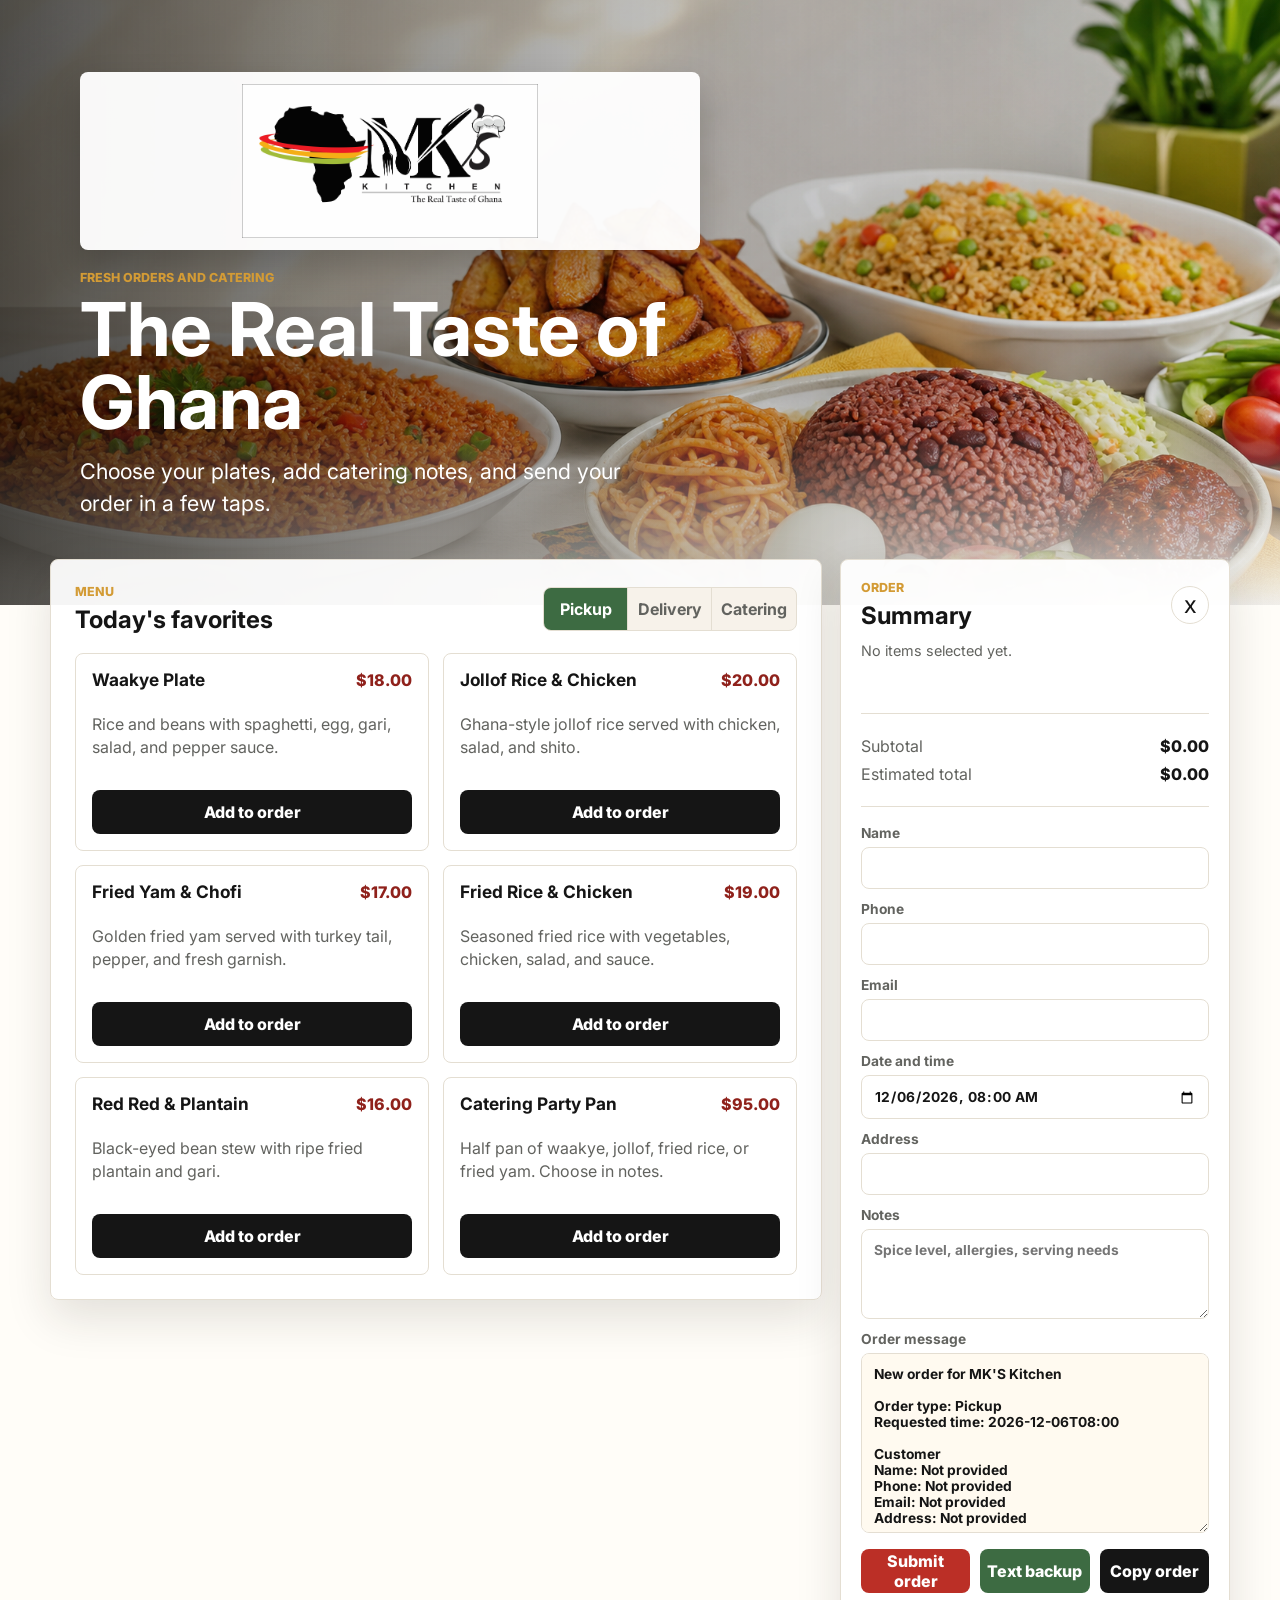
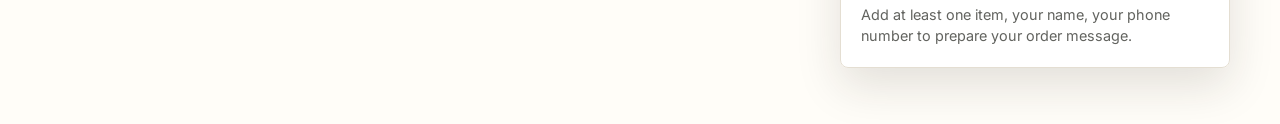
==== index.html @ 09e8cdc2 "Use Netlify default form success page" ====
<!doctype html>
<html lang="en">
  <head>
    <meta charset="UTF-8" />
    <meta name="viewport" content="width=device-width, initial-scale=1.0" />
    <title>MK'S Kitchen Orders</title>
    <link rel="preconnect" href="https://fonts.googleapis.com" />
    <link rel="preconnect" href="https://fonts.gstatic.com" crossorigin />
    <link
      href="https://fonts.googleapis.com/css2?family=Inter:wght@400;500;600;700;800&display=swap"
      rel="stylesheet"
    />
    <link rel="stylesheet" href="styles.css" />
  </head>
  <body>
    <main class="app-shell">
      <section class="hero" aria-label="MK'S Kitchen ordering">
        <img src="assets/ghana-local-food-hero.png" alt="Ghanaian local food spread with waakye, jollof, fried yam, and fried rice" />
        <div class="hero__shade"></div>
        <div class="hero__content">
          <div class="brand-lockup" aria-label="MK'S Kitchen - The Real Taste of Ghana">
            <img src="assets/mk-kitchen-logo.jpg" alt="" />
          </div>
          <p class="eyebrow">Fresh orders and catering</p>
          <h1>The Real Taste of Ghana</h1>
          <p class="hero__copy">Choose your plates, add catering notes, and send your order in a few taps.</p>
        </div>
      </section>

      <section class="order-layout" aria-label="Food order form">
        <div class="menu-panel">
          <div class="section-heading">
            <div>
              <p class="eyebrow">Menu</p>
              <h2>Today's favorites</h2>
            </div>
            <div class="order-type" role="group" aria-label="Order type">
              <button class="segmented is-active" type="button" data-order-type="Pickup">Pickup</button>
              <button class="segmented" type="button" data-order-type="Delivery">Delivery</button>
              <button class="segmented" type="button" data-order-type="Catering">Catering</button>
            </div>
          </div>
          <div class="menu-grid" id="menuGrid"></div>
        </div>

        <aside class="cart-panel" aria-label="Order summary">
          <div class="section-heading section-heading--compact">
            <div>
              <p class="eyebrow">Order</p>
              <h2>Summary</h2>
            </div>
            <button class="icon-button" type="button" id="clearOrder" aria-label="Clear order" title="Clear order">
              <span aria-hidden="true">x</span>
            </button>
          </div>

          <div class="cart-items" id="cartItems">
            <p class="empty-state">No items selected yet.</p>
          </div>

          <dl class="totals">
            <div>
              <dt>Subtotal</dt>
              <dd id="subtotal">$0.00</dd>
            </div>
            <div>
              <dt>Estimated total</dt>
              <dd id="total">$0.00</dd>
            </div>
          </dl>

          <form
            class="customer-form"
            id="orderForm"
            name="mk-kitchen-orders"
            method="POST"
            data-netlify="true"
            netlify-honeypot="bot-field"
          >
            <input type="hidden" name="form-name" value="mk-kitchen-orders" />
            <p class="hidden-field">
              <label>Do not fill this out <input name="bot-field" /></label>
            </p>
            <input type="hidden" id="orderTypeField" name="orderType" value="Pickup" />
            <input type="hidden" id="orderItemsField" name="orderItems" />
            <input type="hidden" id="orderTotalField" name="orderTotal" />
            <input type="hidden" id="orderMessageField" name="orderMessage" />
            <label>
              Name
              <input id="customerName" name="customerName" autocomplete="name" required />
            </label>
            <label>
              Phone
              <input id="customerPhone" name="customerPhone" autocomplete="tel" required />
            </label>
            <label>
              Email
              <input id="customerEmail" name="customerEmail" type="email" autocomplete="email" />
            </label>
            <label>
              Date and time
              <input id="orderTime" name="orderTime" type="datetime-local" required />
            </label>
            <label>
              Address
              <input id="customerAddress" name="customerAddress" autocomplete="street-address" />
            </label>
            <label>
              Notes
              <textarea id="orderNotes" name="orderNotes" rows="4" placeholder="Spice level, allergies, serving needs"></textarea>
            </label>
            <label>
              Order message
              <textarea id="orderPreview" name="orderPreview" rows="8" readonly></textarea>
            </label>

            <div class="send-actions">
              <button class="send-button send-button--primary" id="submitOrder" type="submit">Submit order</button>
              <button class="send-button" id="textOrder" type="button">Text backup</button>
              <button class="send-button send-button--copy" id="copyOrder" type="button">Copy order</button>
            </div>
            <p class="fine-print" id="statusMessage" role="status">Add at least one item to prepare your order message.</p>
          </form>
        </aside>
      </section>
    </main>

    <script src="app.js"></script>
  </body>
</html>
---- styles.css ----
:root {
  color-scheme: light;
  --ink: #151515;
  --muted: #62635f;
  --paper: #fffdf8;
  --surface: #ffffff;
  --line: #e4ded2;
  --accent: #bb2f26;
  --accent-dark: #8f211b;
  --leaf: #3d6b42;
  --gold: #d39b35;
  --shadow: 0 18px 45px rgba(37, 30, 20, 0.13);
}

* {
  box-sizing: border-box;
}

body {
  margin: 0;
  background: var(--paper);
  color: var(--ink);
  font-family: Inter, Arial, sans-serif;
}

button,
input,
textarea {
  font: inherit;
}

.app-shell {
  min-height: 100vh;
}

.hero {
  position: relative;
  min-height: clamp(320px, 44vh, 520px);
  display: grid;
  align-items: end;
  overflow: hidden;
}

.hero img {
  position: absolute;
  inset: 0;
  width: 100%;
  height: 100%;
  object-fit: cover;
}

.hero__shade {
  position: absolute;
  inset: 0;
  background:
    linear-gradient(90deg, rgba(11, 9, 5, 0.72), rgba(11, 9, 5, 0.28) 48%, rgba(11, 9, 5, 0.06)),
    linear-gradient(0deg, rgba(255, 253, 248, 1), rgba(255, 253, 248, 0) 30%);
}

.hero__content {
  position: relative;
  width: min(1120px, calc(100% - 32px));
  margin: 0 auto;
  padding: 72px 0 86px;
  color: #ffffff;
}

.brand-lockup {
  width: min(620px, 92vw);
  height: clamp(126px, 14vw, 178px);
  margin-bottom: 20px;
  padding: 12px 16px;
  border-radius: 8px;
  background: rgba(255, 255, 255, 0.96);
  box-shadow: 0 16px 35px rgba(0, 0, 0, 0.2);
  display: flex;
  align-items: center;
}

.brand-lockup img {
  display: block;
  position: static;
  width: 100%;
  height: 100%;
  object-fit: contain;
}

.eyebrow {
  margin: 0 0 8px;
  color: var(--gold);
  font-size: 0.78rem;
  font-weight: 800;
  letter-spacing: 0;
  text-transform: uppercase;
}

.hero h1 {
  margin: 0;
  max-width: 780px;
  font-size: clamp(2.2rem, 5.8vw, 5.1rem);
  line-height: 0.98;
  letter-spacing: 0;
}

.hero__copy {
  max-width: 560px;
  margin: 18px 0 0;
  font-size: clamp(1rem, 2vw, 1.35rem);
  line-height: 1.45;
}

.order-layout {
  width: min(1180px, calc(100% - 32px));
  margin: -46px auto 56px;
  display: grid;
  grid-template-columns: minmax(0, 1fr) 390px;
  gap: 18px;
  align-items: start;
  position: relative;
}

.menu-panel,
.cart-panel {
  background: rgba(255, 255, 255, 0.94);
  border: 1px solid var(--line);
  border-radius: 8px;
  box-shadow: var(--shadow);
}

.menu-panel {
  padding: 24px;
}

.cart-panel {
  position: sticky;
  top: 16px;
  padding: 20px;
}

.section-heading {
  display: flex;
  align-items: center;
  justify-content: space-between;
  gap: 16px;
  margin-bottom: 20px;
}

.section-heading h2 {
  margin: 0;
  font-size: 1.5rem;
  line-height: 1.1;
}

.section-heading--compact {
  margin-bottom: 12px;
}

.order-type {
  display: inline-grid;
  grid-template-columns: repeat(3, minmax(84px, 1fr));
  border: 1px solid var(--line);
  border-radius: 8px;
  overflow: hidden;
  background: #f7f2ea;
}

.segmented {
  min-height: 42px;
  border: 0;
  border-right: 1px solid var(--line);
  background: transparent;
  color: var(--muted);
  cursor: pointer;
  font-weight: 700;
}

.segmented:last-child {
  border-right: 0;
}

.segmented.is-active {
  background: var(--leaf);
  color: #ffffff;
}

.menu-grid {
  display: grid;
  grid-template-columns: repeat(2, minmax(0, 1fr));
  gap: 14px;
}

.menu-item {
  display: grid;
  gap: 12px;
  min-height: 198px;
  padding: 16px;
  border: 1px solid var(--line);
  border-radius: 8px;
  background: var(--surface);
}

.menu-item__top {
  display: flex;
  justify-content: space-between;
  gap: 12px;
}

.menu-item h3 {
  margin: 0;
  font-size: 1.08rem;
  line-height: 1.2;
}

.menu-item p {
  margin: 0;
  color: var(--muted);
  line-height: 1.42;
}

.price {
  color: var(--accent-dark);
  font-weight: 800;
  white-space: nowrap;
}

.add-button,
.send-button {
  min-height: 44px;
  display: inline-flex;
  align-items: center;
  justify-content: center;
  border: 0;
  border-radius: 8px;
  background: var(--ink);
  color: #ffffff;
  cursor: pointer;
  font-weight: 800;
  text-decoration: none;
}

.add-button {
  align-self: end;
  width: 100%;
}

.add-button:hover,
.send-button:hover {
  transform: translateY(-1px);
}

.icon-button {
  width: 38px;
  height: 38px;
  border: 1px solid var(--line);
  border-radius: 50%;
  background: #ffffff;
  color: var(--ink);
  cursor: pointer;
  font-size: 1.5rem;
  line-height: 1;
}

.cart-items {
  display: grid;
  gap: 10px;
  min-height: 54px;
}

.empty-state,
.fine-print {
  margin: 0;
  color: var(--muted);
  font-size: 0.9rem;
  line-height: 1.45;
}

.cart-row {
  display: grid;
  grid-template-columns: 1fr auto;
  gap: 10px;
  padding: 12px;
  border: 1px solid var(--line);
  border-radius: 8px;
}

.cart-row strong,
.cart-row span {
  display: block;
}

.cart-row span {
  margin-top: 3px;
  color: var(--muted);
  font-size: 0.88rem;
}

.qty-controls {
  display: inline-grid;
  grid-template-columns: 32px 34px 32px;
  align-items: center;
  justify-items: center;
}

.qty-controls button {
  width: 32px;
  height: 32px;
  border: 1px solid var(--line);
  border-radius: 50%;
  background: #ffffff;
  cursor: pointer;
  font-weight: 800;
}

.totals {
  margin: 18px 0;
  padding: 14px 0;
  border-top: 1px solid var(--line);
  border-bottom: 1px solid var(--line);
}

.totals div {
  display: flex;
  justify-content: space-between;
  gap: 12px;
  margin: 8px 0;
}

.totals dt {
  color: var(--muted);
}

.totals dd {
  margin: 0;
  font-weight: 800;
}

.customer-form {
  display: grid;
  gap: 12px;
}

.hidden-field {
  display: none;
}

.customer-form label {
  display: grid;
  gap: 6px;
  color: var(--muted);
  font-size: 0.86rem;
  font-weight: 700;
}

.customer-form input,
.customer-form textarea {
  width: 100%;
  border: 1px solid var(--line);
  border-radius: 8px;
  background: #ffffff;
  color: var(--ink);
  padding: 12px;
  outline: none;
}

.customer-form input:focus,
.customer-form textarea:focus {
  border-color: var(--leaf);
  box-shadow: 0 0 0 3px rgba(61, 107, 66, 0.14);
}

.send-actions {
  display: grid;
  grid-template-columns: repeat(3, minmax(0, 1fr));
  gap: 10px;
  margin-top: 4px;
}

.send-button {
  background: var(--leaf);
}

.send-button--primary {
  background: var(--accent);
}

.send-button--copy {
  background: var(--ink);
}

.send-button.is-disabled {
  opacity: 0.48;
}

#orderPreview {
  min-height: 180px;
  resize: vertical;
  color: var(--ink);
  background: #fffaf0;
}

.success-page {
  min-height: 100vh;
  display: grid;
  place-items: center;
  padding: 24px;
  background:
    linear-gradient(rgba(255, 253, 248, 0.82), rgba(255, 253, 248, 0.92)),
    url("assets/ghana-local-food-hero.png") center / cover;
}

.success-panel {
  width: min(540px, 100%);
  padding: 28px;
  border: 1px solid var(--line);
  border-radius: 8px;
  background: rgba(255, 255, 255, 0.96);
  box-shadow: var(--shadow);
}

.success-panel img {
  display: block;
  width: min(380px, 100%);
  height: auto;
  margin-bottom: 22px;
}

.success-panel h1 {
  margin: 0;
  font-size: clamp(2.2rem, 8vw, 4rem);
  line-height: 1;
  letter-spacing: 0;
}

.success-panel p {
  color: var(--muted);
  line-height: 1.55;
}

.success-panel .send-button {
  width: fit-content;
  padding: 0 18px;
}

@media (max-width: 920px) {
  .order-layout {
    grid-template-columns: 1fr;
    margin-top: -34px;
  }

  .cart-panel {
    position: static;
  }
}

@media (max-width: 640px) {
  .hero {
    min-height: 430px;
  }

  .hero__shade {
    background:
      linear-gradient(0deg, rgba(11, 9, 5, 0.76), rgba(11, 9, 5, 0.18) 58%, rgba(11, 9, 5, 0.05)),
      linear-gradient(0deg, rgba(255, 253, 248, 1), rgba(255, 253, 248, 0) 22%);
  }

  .hero__content {
    padding-bottom: 68px;
  }

  .brand-lockup {
    width: min(520px, 92vw);
    height: 106px;
    padding: 10px 12px;
  }

  .menu-panel,
  .cart-panel {
    padding: 16px;
  }

  .section-heading {
    align-items: stretch;
    flex-direction: column;
  }

  .section-heading--compact {
    flex-direction: row;
    align-items: center;
  }

  .order-type {
    width: 100%;
    grid-template-columns: repeat(3, 1fr);
  }

  .menu-grid,
  .send-actions {
    grid-template-columns: 1fr;
  }
}
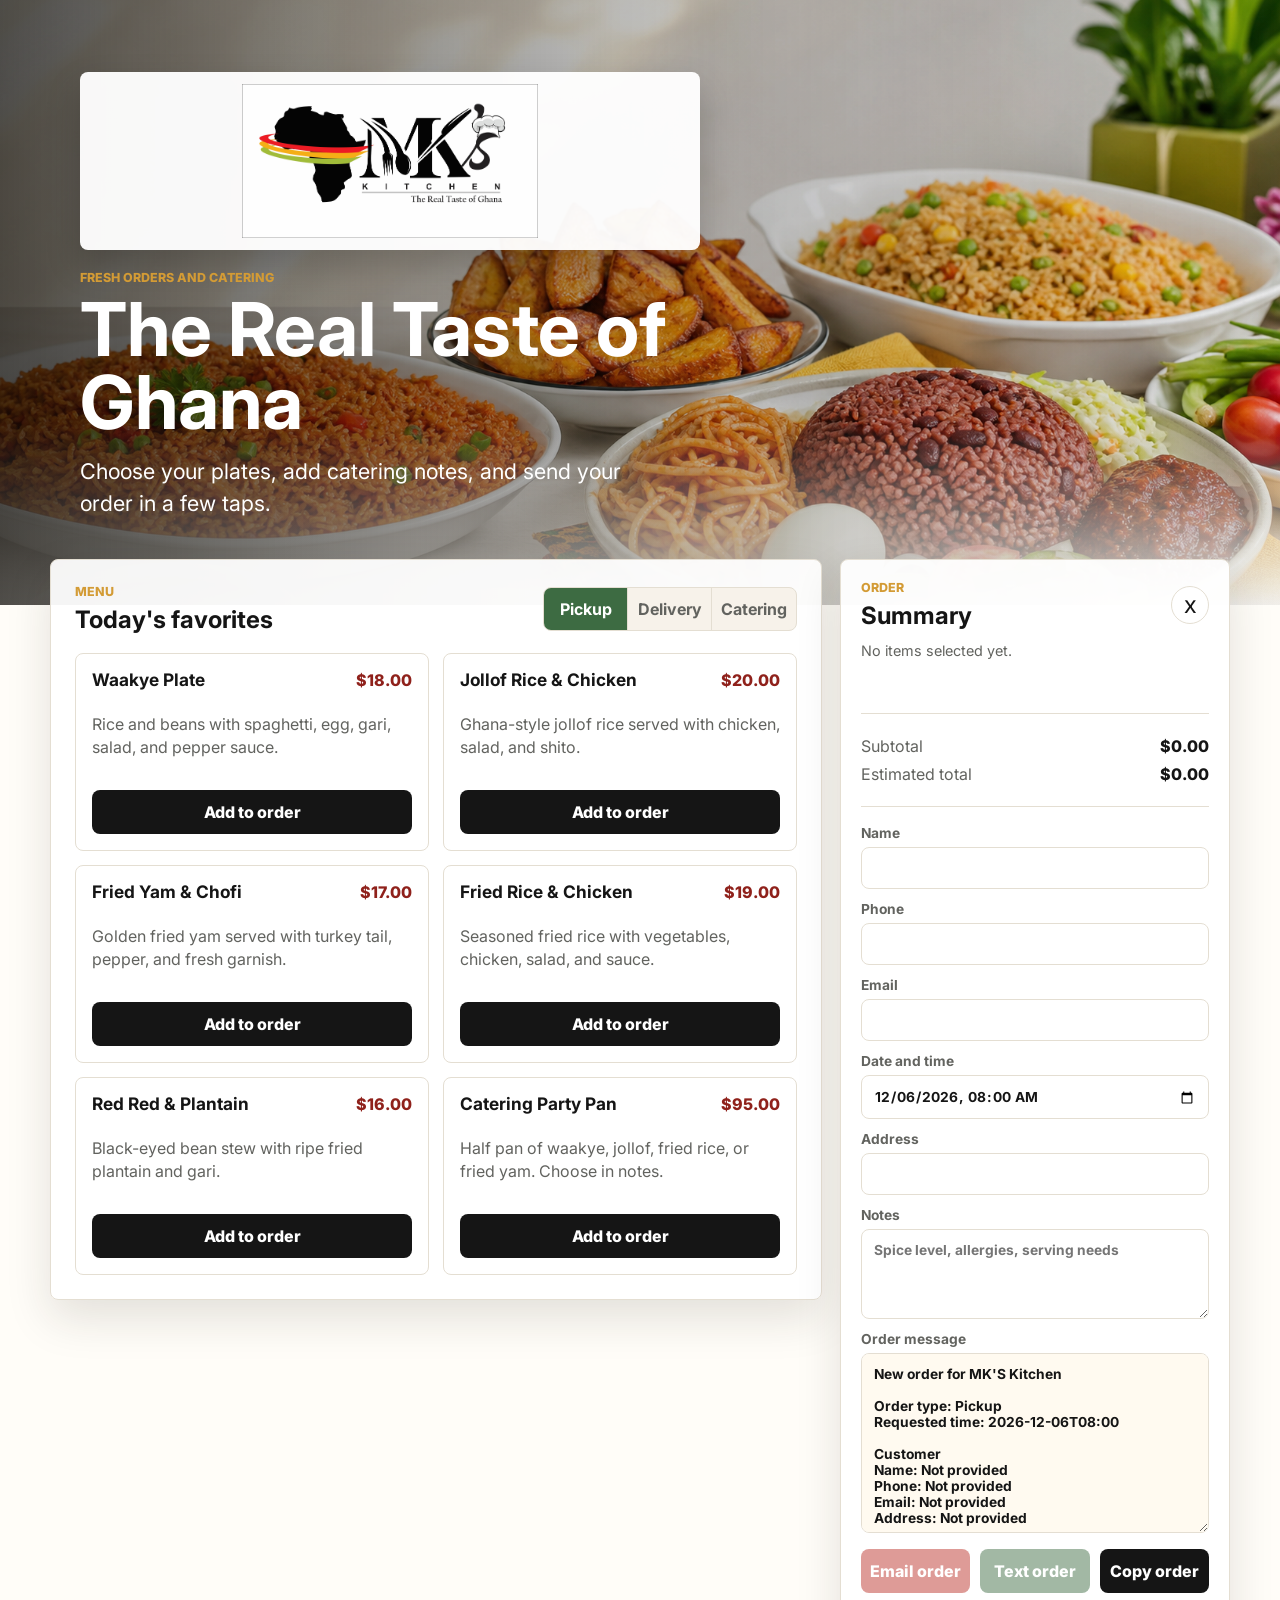
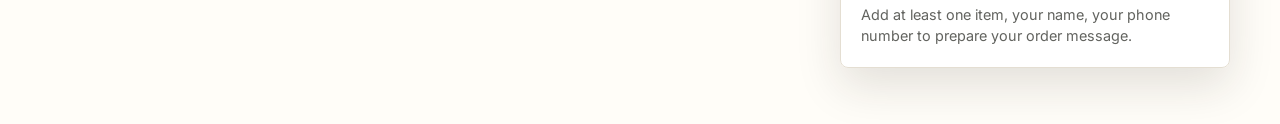
==== commit c313555f: "Use direct email and text order links" ====
--- a/index.html
+++ b/index.html
@@ -69,22 +69,7 @@
             </div>
           </dl>
 
-          <form
-            class="customer-form"
-            id="orderForm"
-            name="mk-kitchen-orders"
-            method="POST"
-            data-netlify="true"
-            netlify-honeypot="bot-field"
-          >
-            <input type="hidden" name="form-name" value="mk-kitchen-orders" />
-            <p class="hidden-field">
-              <label>Do not fill this out <input name="bot-field" /></label>
-            </p>
-            <input type="hidden" id="orderTypeField" name="orderType" value="Pickup" />
-            <input type="hidden" id="orderItemsField" name="orderItems" />
-            <input type="hidden" id="orderTotalField" name="orderTotal" />
-            <input type="hidden" id="orderMessageField" name="orderMessage" />
+          <form class="customer-form" id="orderForm">
             <label>
               Name
               <input id="customerName" name="customerName" autocomplete="name" required />
@@ -115,8 +100,8 @@
             </label>
 
             <div class="send-actions">
-              <button class="send-button send-button--primary" id="submitOrder" type="submit">Submit order</button>
-              <button class="send-button" id="textOrder" type="button">Text backup</button>
+              <a class="send-button send-button--primary" id="emailOrder" href="mailto:sasampong@gmail.com">Email order</a>
+              <a class="send-button" id="textOrder" href="sms:+15715359722">Text order</a>
               <button class="send-button send-button--copy" id="copyOrder" type="button">Copy order</button>
             </div>
             <p class="fine-print" id="statusMessage" role="status">Add at least one item to prepare your order message.</p>
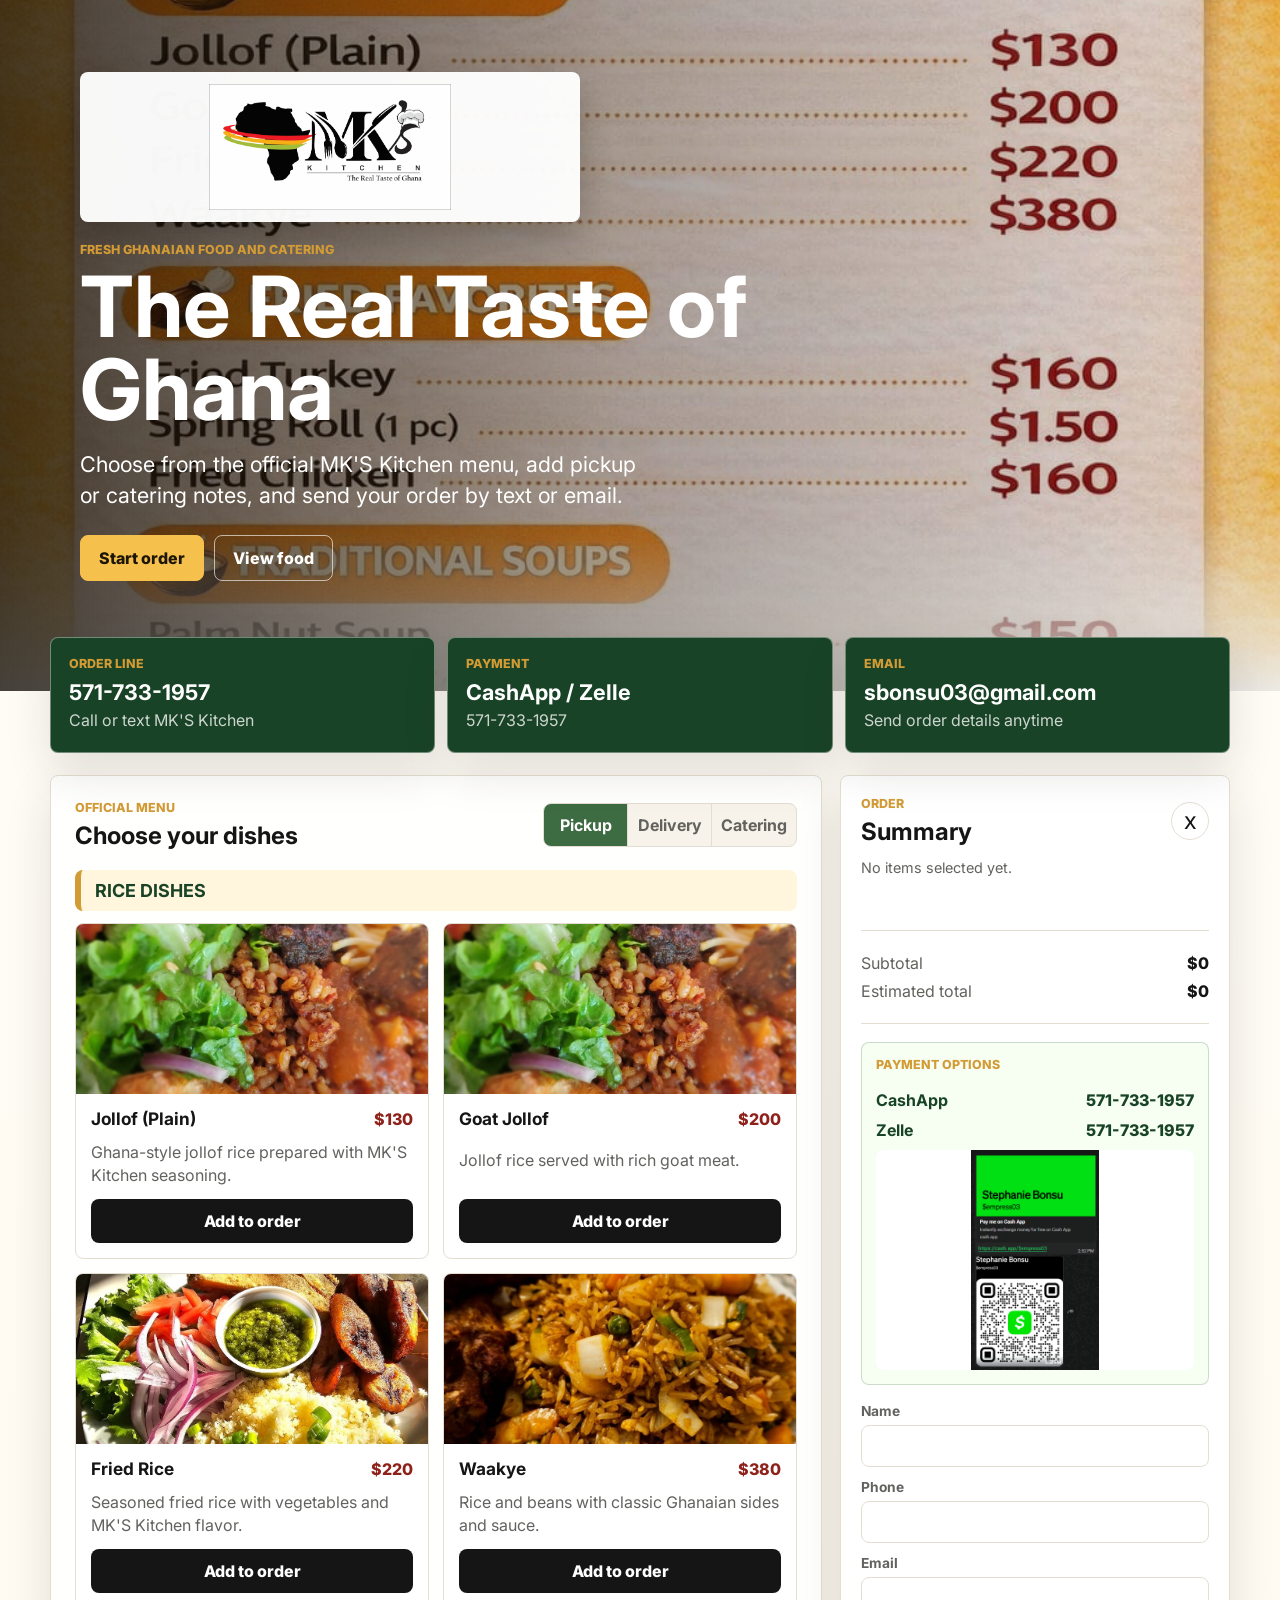
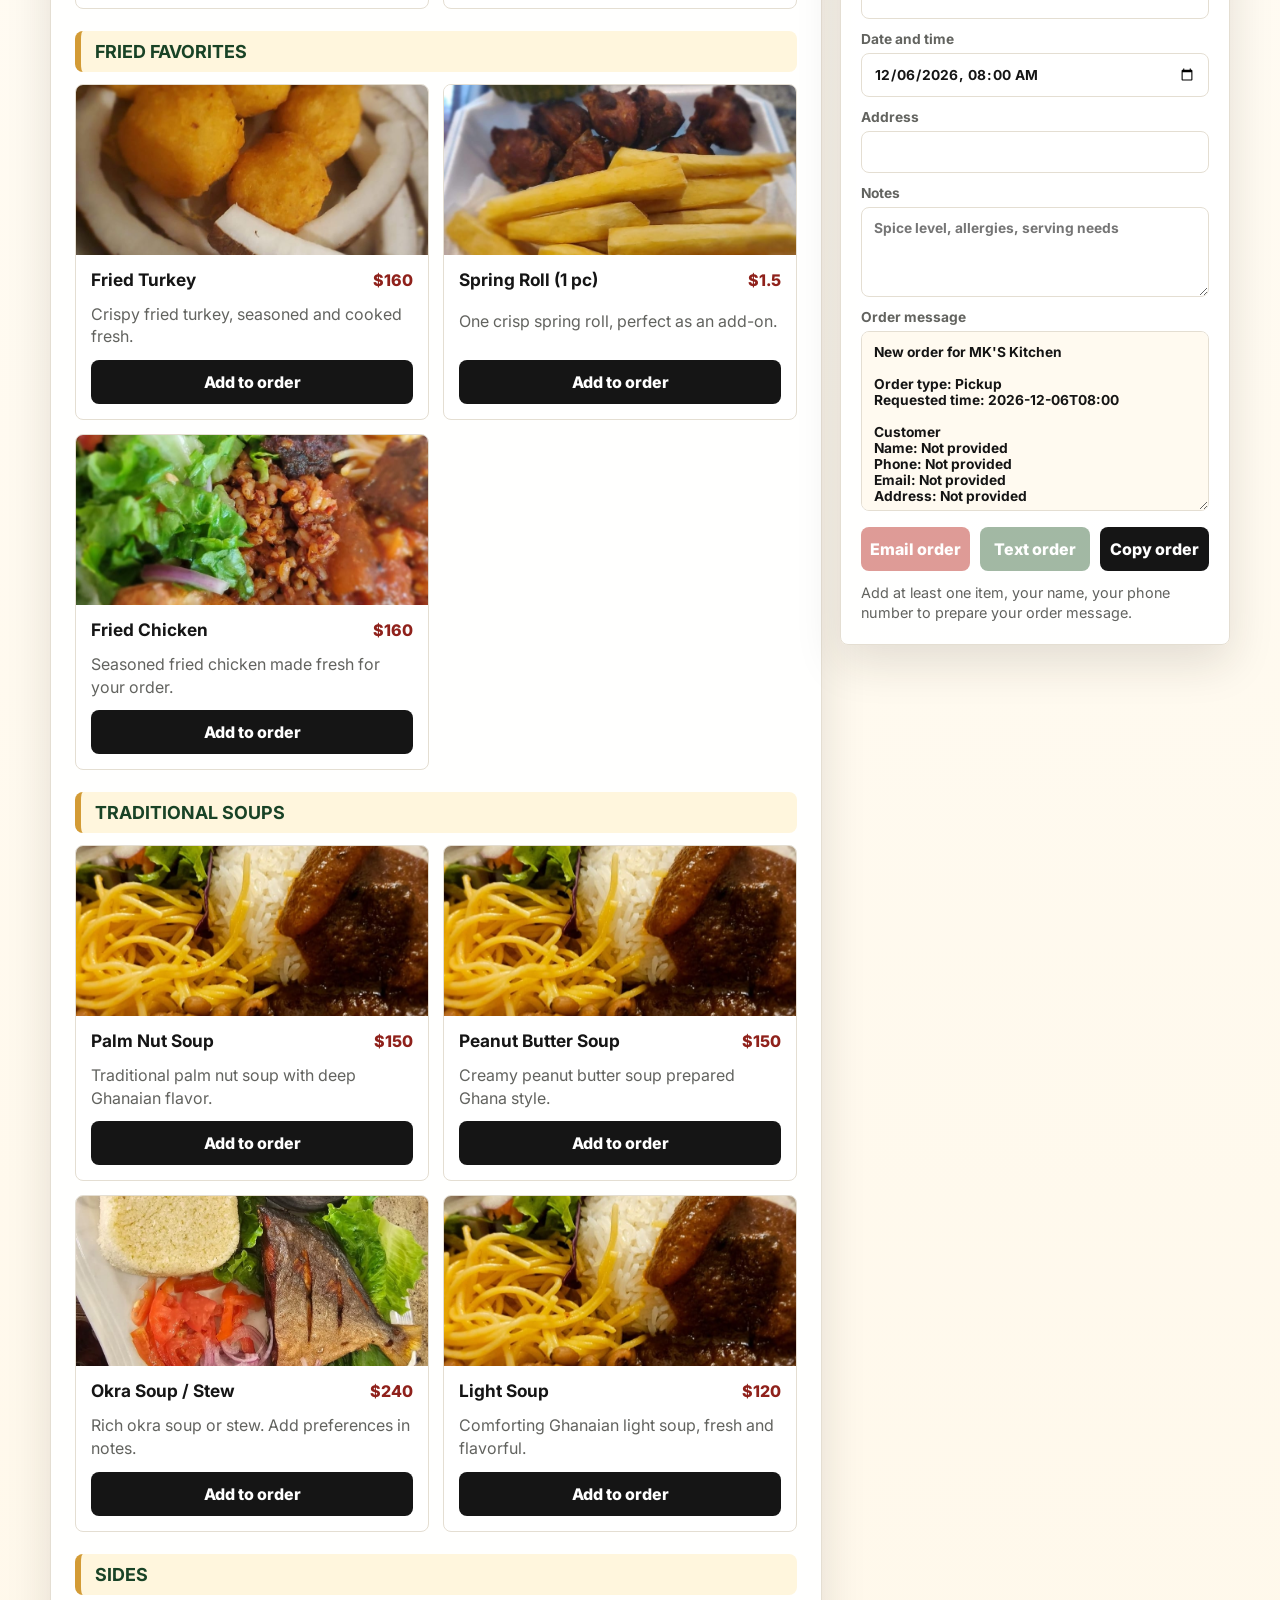
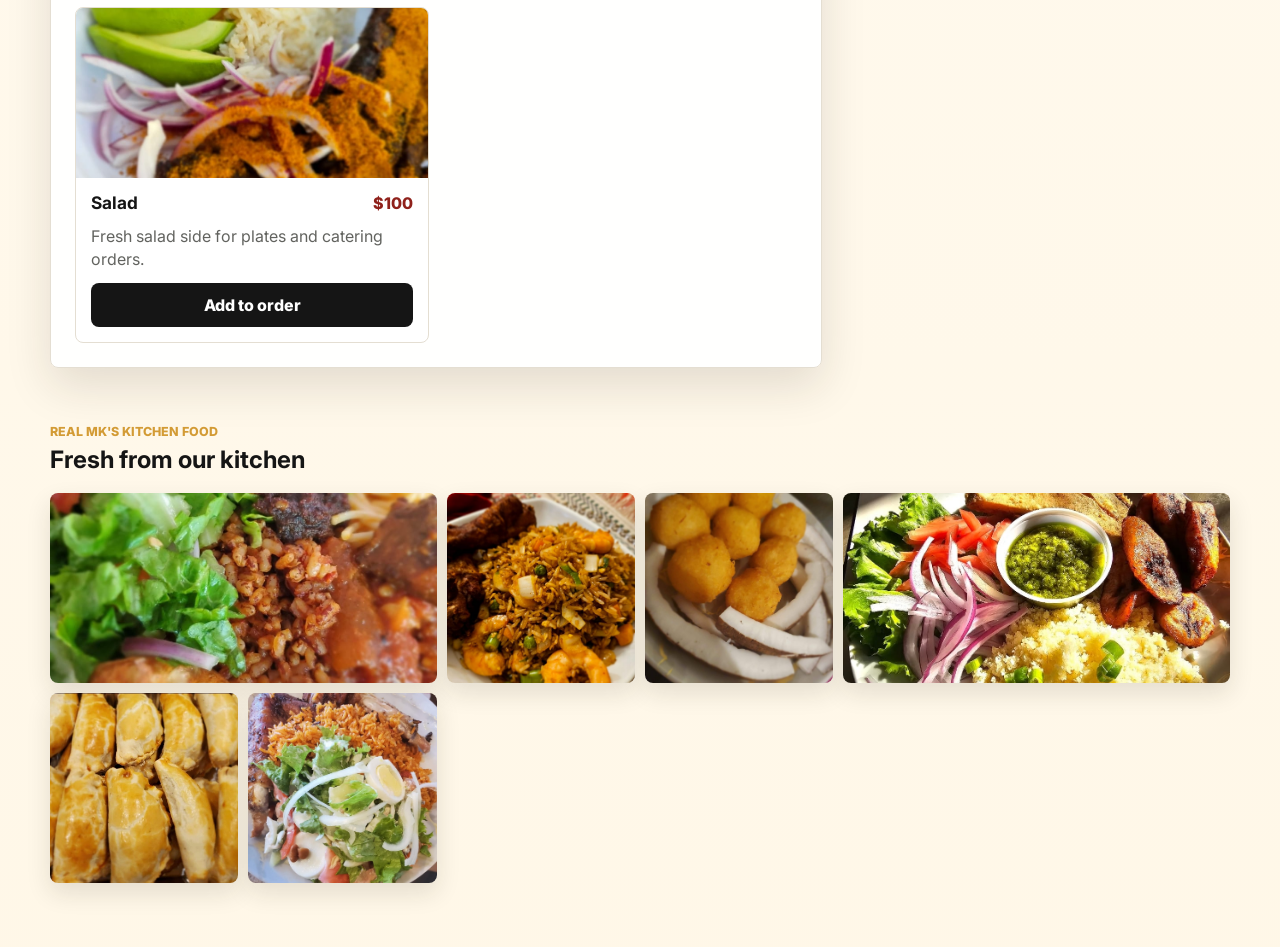
==== commit f9c91b5b: "Redesign site with official menu and photos" ====
--- a/index.html
+++ b/index.html
@@ -15,24 +15,46 @@
   <body>
     <main class="app-shell">
       <section class="hero" aria-label="MK'S Kitchen ordering">
-        <img src="assets/ghana-local-food-hero.png" alt="Ghanaian local food spread with waakye, jollof, fried yam, and fried rice" />
+        <img src="assets/mk-menu/menu-banner.jpg" alt="MK'S Kitchen Ghana menu banner" />
         <div class="hero__shade"></div>
         <div class="hero__content">
-          <div class="brand-lockup" aria-label="MK'S Kitchen - The Real Taste of Ghana">
+          <div class="brand-lockup">
             <img src="assets/mk-kitchen-logo.jpg" alt="" />
           </div>
-          <p class="eyebrow">Fresh orders and catering</p>
+          <p class="eyebrow">Fresh Ghanaian food and catering</p>
           <h1>The Real Taste of Ghana</h1>
-          <p class="hero__copy">Choose your plates, add catering notes, and send your order in a few taps.</p>
+          <p class="hero__copy">Choose from the official MK'S Kitchen menu, add pickup or catering notes, and send your order by text or email.</p>
+          <div class="hero-actions" aria-label="Quick actions">
+            <a href="#order" class="hero-button hero-button--primary">Start order</a>
+            <a href="#gallery" class="hero-button">View food</a>
+          </div>
         </div>
       </section>
 
-      <section class="order-layout" aria-label="Food order form">
+      <section class="intro-band" aria-label="Ordering and payment information">
+        <div>
+          <p class="eyebrow">Order line</p>
+          <strong>571-733-1957</strong>
+          <span>Call or text MK'S Kitchen</span>
+        </div>
+        <div>
+          <p class="eyebrow">Payment</p>
+          <strong>CashApp / Zelle</strong>
+          <span>571-733-1957</span>
+        </div>
+        <div>
+          <p class="eyebrow">Email</p>
+          <strong>sbonsu03@gmail.com</strong>
+          <span>Send order details anytime</span>
+        </div>
+      </section>
+
+      <section class="order-layout" id="order" aria-label="Food order form">
         <div class="menu-panel">
           <div class="section-heading">
             <div>
-              <p class="eyebrow">Menu</p>
-              <h2>Today's favorites</h2>
+              <p class="eyebrow">Official menu</p>
+              <h2>Choose your dishes</h2>
             </div>
             <div class="order-type" role="group" aria-label="Order type">
               <button class="segmented is-active" type="button" data-order-type="Pickup">Pickup</button>
@@ -69,6 +91,19 @@
             </div>
           </dl>
 
+          <section class="payment-panel" aria-label="Payment details">
+            <p class="eyebrow">Payment options</p>
+            <div>
+              <strong>CashApp</strong>
+              <span>571-733-1957</span>
+            </div>
+            <div>
+              <strong>Zelle</strong>
+              <span>571-733-1957</span>
+            </div>
+            <img src="assets/mk-menu/cashapp.png" alt="CashApp payment QR code for Stephanie Bonsu" />
+          </section>
+
           <form class="customer-form" id="orderForm">
             <label>
               Name
@@ -100,14 +135,31 @@
             </label>
 
             <div class="send-actions">
-              <a class="send-button send-button--primary" id="emailOrder" href="mailto:sasampong@gmail.com">Email order</a>
-              <a class="send-button" id="textOrder" href="sms:+15715359722">Text order</a>
+              <a class="send-button send-button--primary" id="emailOrder" href="mailto:sbonsu03@gmail.com">Email order</a>
+              <a class="send-button" id="textOrder" href="sms:+15717331957">Text order</a>
               <button class="send-button send-button--copy" id="copyOrder" type="button">Copy order</button>
             </div>
             <p class="fine-print" id="statusMessage" role="status">Add at least one item to prepare your order message.</p>
           </form>
         </aside>
       </section>
+
+      <section class="gallery-section" id="gallery" aria-label="MK'S Kitchen food photos">
+        <div class="section-heading">
+          <div>
+            <p class="eyebrow">Real MK'S Kitchen food</p>
+            <h2>Fresh from our kitchen</h2>
+          </div>
+        </div>
+        <div class="food-gallery">
+          <img src="assets/mk-menu/food-jollof.jpg" alt="Jollof rice with chicken and salad" />
+          <img src="assets/mk-menu/food-waakye.jpg" alt="Waakye plate with egg, rice, beans, spaghetti, salad, and stew" />
+          <img src="assets/mk-menu/food-fried-yam.jpg" alt="Fried yam with fried pieces and green pepper sauce" />
+          <img src="assets/mk-menu/food-fried-rice.jpg" alt="Fried rice with shrimp and fried chicken" />
+          <img src="assets/mk-menu/food-rice-fish.jpg" alt="Rice and fried fish with avocado and onions" />
+          <img src="assets/mk-menu/food-coconut-balls.jpg" alt="Golden coconut snack balls" />
+        </div>
+      </section>
     </main>
 
     <script src="app.js"></script>
--- a/styles.css
+++ b/styles.css
@@ -8,7 +8,9 @@
   --accent: #bb2f26;
   --accent-dark: #8f211b;
   --leaf: #3d6b42;
+  --leaf-dark: #194326;
   --gold: #d39b35;
+  --sun: #f6c04d;
   --shadow: 0 18px 45px rgba(37, 30, 20, 0.13);
 }
 
@@ -18,7 +20,9 @@
 
 body {
   margin: 0;
-  background: var(--paper);
+  background:
+    linear-gradient(180deg, rgba(255, 253, 248, 0.96), rgba(255, 247, 231, 0.96)),
+    var(--paper);
   color: var(--ink);
   font-family: Inter, Arial, sans-serif;
 }
@@ -35,7 +39,7 @@
 
 .hero {
   position: relative;
-  min-height: clamp(320px, 44vh, 520px);
+  min-height: clamp(520px, 76vh, 760px);
   display: grid;
   align-items: end;
   overflow: hidden;
@@ -53,21 +57,21 @@
   position: absolute;
   inset: 0;
   background:
-    linear-gradient(90deg, rgba(11, 9, 5, 0.72), rgba(11, 9, 5, 0.28) 48%, rgba(11, 9, 5, 0.06)),
-    linear-gradient(0deg, rgba(255, 253, 248, 1), rgba(255, 253, 248, 0) 30%);
+    linear-gradient(90deg, rgba(17, 12, 5, 0.78), rgba(17, 12, 5, 0.36) 48%, rgba(17, 12, 5, 0.08)),
+    linear-gradient(0deg, rgba(255, 253, 248, 1), rgba(255, 253, 248, 0) 26%);
 }
 
 .hero__content {
   position: relative;
   width: min(1120px, calc(100% - 32px));
   margin: 0 auto;
-  padding: 72px 0 86px;
+  padding: 72px 0 110px;
   color: #ffffff;
 }
 
 .brand-lockup {
-  width: min(620px, 92vw);
-  height: clamp(126px, 14vw, 178px);
+  width: min(500px, 88vw);
+  height: clamp(108px, 12vw, 150px);
   margin-bottom: 20px;
   padding: 12px 16px;
   border-radius: 8px;
@@ -96,8 +100,8 @@
 
 .hero h1 {
   margin: 0;
-  max-width: 780px;
-  font-size: clamp(2.2rem, 5.8vw, 5.1rem);
+  max-width: 860px;
+  font-size: clamp(2.7rem, 6.6vw, 6.2rem);
   line-height: 0.98;
   letter-spacing: 0;
 }
@@ -109,9 +113,69 @@
   line-height: 1.45;
 }
 
+.hero-actions {
+  display: flex;
+  flex-wrap: wrap;
+  gap: 10px;
+  margin-top: 24px;
+}
+
+.hero-button {
+  min-height: 46px;
+  display: inline-flex;
+  align-items: center;
+  justify-content: center;
+  padding: 0 18px;
+  border: 1px solid rgba(255, 255, 255, 0.62);
+  border-radius: 8px;
+  color: #ffffff;
+  font-weight: 800;
+  text-decoration: none;
+}
+
+.hero-button--primary {
+  border-color: var(--sun);
+  background: var(--sun);
+  color: #1d1506;
+}
+
+.intro-band {
+  width: min(1180px, calc(100% - 32px));
+  margin: -54px auto 22px;
+  display: grid;
+  grid-template-columns: repeat(3, minmax(0, 1fr));
+  gap: 12px;
+  position: relative;
+  z-index: 2;
+}
+
+.intro-band > div {
+  min-height: 116px;
+  padding: 18px;
+  border: 1px solid rgba(255, 255, 255, 0.38);
+  border-radius: 8px;
+  background: var(--leaf-dark);
+  color: #ffffff;
+  box-shadow: var(--shadow);
+}
+
+.intro-band strong,
+.intro-band span {
+  display: block;
+}
+
+.intro-band strong {
+  font-size: clamp(1.05rem, 2vw, 1.35rem);
+}
+
+.intro-band span {
+  margin-top: 5px;
+  color: rgba(255, 255, 255, 0.78);
+}
+
 .order-layout {
   width: min(1180px, calc(100% - 32px));
-  margin: -46px auto 56px;
+  margin: 0 auto 56px;
   display: grid;
   grid-template-columns: minmax(0, 1fr) 390px;
   gap: 18px;
@@ -185,18 +249,50 @@
 
 .menu-grid {
   display: grid;
+  gap: 22px;
+}
+
+.menu-category {
+  display: grid;
+  gap: 12px;
+}
+
+.menu-category > h3 {
+  margin: 0;
+  padding: 10px 14px;
+  border-left: 6px solid var(--gold);
+  border-radius: 8px;
+  background: #fff6dd;
+  color: var(--leaf-dark);
+  font-size: 1.12rem;
+  text-transform: uppercase;
+}
+
+.menu-category__grid {
+  display: grid;
   grid-template-columns: repeat(2, minmax(0, 1fr));
   gap: 14px;
 }
 
 .menu-item {
   display: grid;
+  grid-template-rows: 170px 1fr;
+  overflow: hidden;
+  border: 1px solid var(--line);
+  border-radius: 8px;
+  background: var(--surface);
+}
+
+.menu-item__image {
+  width: 100%;
+  height: 100%;
+  object-fit: cover;
+}
+
+.menu-item__body {
+  display: grid;
   gap: 12px;
-  min-height: 198px;
-  padding: 16px;
-  border: 1px solid var(--line);
-  border-radius: 8px;
-  background: var(--surface);
+  padding: 15px;
 }
 
 .menu-item__top {
@@ -241,6 +337,7 @@
 .add-button {
   align-self: end;
   width: 100%;
+  background: var(--ink);
 }
 
 .add-button:hover,
@@ -398,6 +495,59 @@
   background: #fffaf0;
 }
 
+.payment-panel {
+  display: grid;
+  gap: 10px;
+  margin: 0 0 18px;
+  padding: 14px;
+  border: 1px solid rgba(61, 107, 66, 0.24);
+  border-radius: 8px;
+  background: #f7fff3;
+}
+
+.payment-panel div {
+  display: flex;
+  justify-content: space-between;
+  gap: 12px;
+  color: var(--leaf-dark);
+}
+
+.payment-panel span {
+  font-weight: 800;
+}
+
+.payment-panel img {
+  width: 100%;
+  max-height: 220px;
+  object-fit: contain;
+  border-radius: 8px;
+  background: #ffffff;
+}
+
+.gallery-section {
+  width: min(1180px, calc(100% - 32px));
+  margin: 0 auto 64px;
+}
+
+.food-gallery {
+  display: grid;
+  grid-template-columns: repeat(6, minmax(0, 1fr));
+  gap: 10px;
+}
+
+.food-gallery img {
+  width: 100%;
+  height: 190px;
+  object-fit: cover;
+  border-radius: 8px;
+  box-shadow: 0 10px 25px rgba(37, 30, 20, 0.12);
+}
+
+.food-gallery img:nth-child(1),
+.food-gallery img:nth-child(4) {
+  grid-column: span 2;
+}
+
 .success-page {
   min-height: 100vh;
   display: grid;
@@ -442,19 +592,33 @@
 }
 
 @media (max-width: 920px) {
+  .intro-band {
+    grid-template-columns: 1fr;
+    margin-top: -42px;
+  }
+
   .order-layout {
     grid-template-columns: 1fr;
-    margin-top: -34px;
   }
 
   .cart-panel {
     position: static;
   }
+
+  .food-gallery {
+    grid-template-columns: repeat(2, minmax(0, 1fr));
+  }
+
+  .food-gallery img,
+  .food-gallery img:nth-child(1),
+  .food-gallery img:nth-child(4) {
+    grid-column: auto;
+  }
 }
 
 @media (max-width: 640px) {
   .hero {
-    min-height: 430px;
+    min-height: 600px;
   }
 
   .hero__shade {
@@ -464,13 +628,22 @@
   }
 
   .hero__content {
-    padding-bottom: 68px;
+    padding-bottom: 94px;
   }
 
   .brand-lockup {
-    width: min(520px, 92vw);
-    height: 106px;
+    width: min(430px, 92vw);
+    height: 98px;
     padding: 10px 12px;
+  }
+
+  .intro-band {
+    width: min(100% - 24px, 1180px);
+  }
+
+  .order-layout,
+  .gallery-section {
+    width: min(100% - 24px, 1180px);
   }
 
   .menu-panel,
@@ -494,7 +667,16 @@
   }
 
   .menu-grid,
+  .menu-category__grid,
   .send-actions {
     grid-template-columns: 1fr;
   }
-}
+
+  .menu-item {
+    grid-template-rows: 210px 1fr;
+  }
+
+  .food-gallery {
+    grid-template-columns: 1fr;
+  }
+}
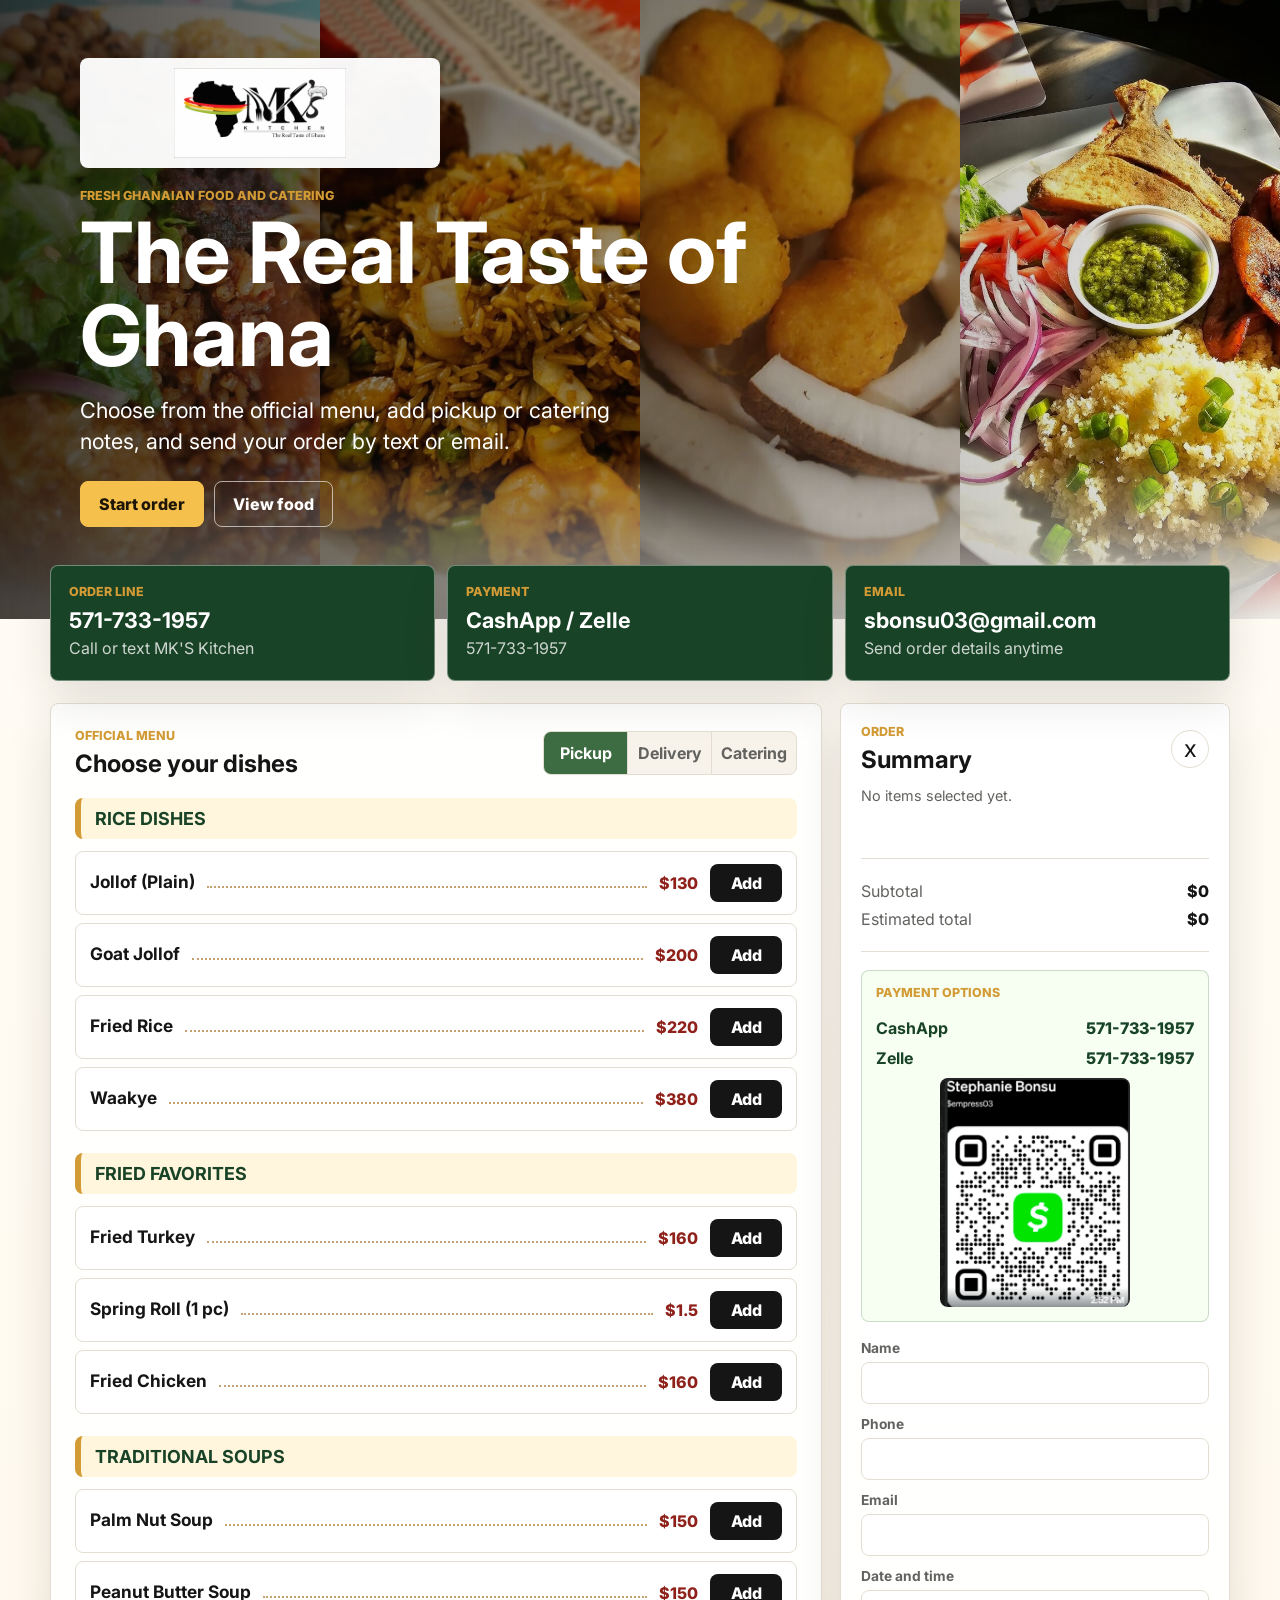
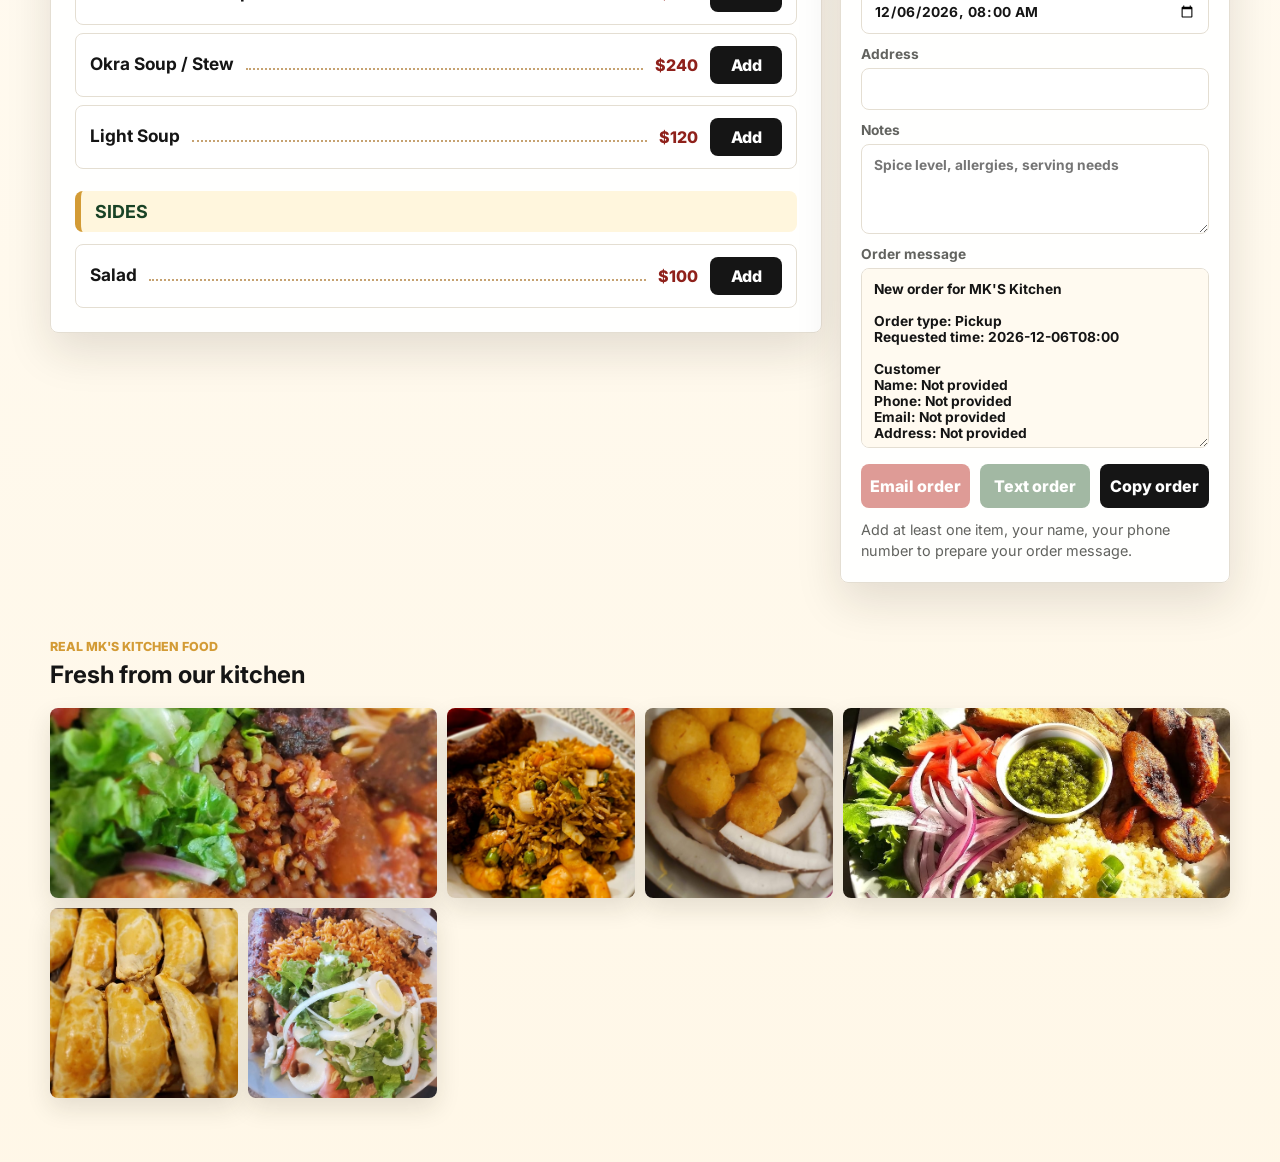
==== commit f4f535c5: "Correct menu layout and payment QR" ====
--- a/index.html
+++ b/index.html
@@ -15,15 +15,18 @@
   <body>
     <main class="app-shell">
       <section class="hero" aria-label="MK'S Kitchen ordering">
-        <img src="assets/mk-menu/menu-banner.jpg" alt="MK'S Kitchen Ghana menu banner" />
+        <div class="hero-gallery" aria-hidden="true">
+          <img src="assets/mk-menu/food-jollof.jpg" alt="" />
+          <img src="assets/mk-menu/food-waakye.jpg" alt="" />
+          <img src="assets/mk-menu/food-fried-yam.jpg" alt="" />
+          <img src="assets/mk-menu/food-fried-rice.jpg" alt="" />
+        </div>
         <div class="hero__shade"></div>
         <div class="hero__content">
-          <div class="brand-lockup">
-            <img src="assets/mk-kitchen-logo.jpg" alt="" />
-          </div>
+          <img class="hero-logo" src="assets/mk-kitchen-logo.jpg" alt="MK'S Kitchen - The Real Taste of Ghana" />
           <p class="eyebrow">Fresh Ghanaian food and catering</p>
           <h1>The Real Taste of Ghana</h1>
-          <p class="hero__copy">Choose from the official MK'S Kitchen menu, add pickup or catering notes, and send your order by text or email.</p>
+          <p class="hero__copy">Choose from the official menu, add pickup or catering notes, and send your order by text or email.</p>
           <div class="hero-actions" aria-label="Quick actions">
             <a href="#order" class="hero-button hero-button--primary">Start order</a>
             <a href="#gallery" class="hero-button">View food</a>
@@ -101,7 +104,7 @@
               <strong>Zelle</strong>
               <span>571-733-1957</span>
             </div>
-            <img src="assets/mk-menu/cashapp.png" alt="CashApp payment QR code for Stephanie Bonsu" />
+            <img src="assets/mk-menu/cashapp-qr.png" alt="CashApp payment QR code for Stephanie Bonsu" />
           </section>
 
           <form class="customer-form" id="orderForm">
--- a/styles.css
+++ b/styles.css
@@ -39,15 +39,21 @@
 
 .hero {
   position: relative;
-  min-height: clamp(520px, 76vh, 760px);
+  min-height: clamp(440px, 58vh, 620px);
   display: grid;
   align-items: end;
   overflow: hidden;
-}
-
-.hero img {
+  background: #111111;
+}
+
+.hero-gallery {
   position: absolute;
   inset: 0;
+  display: grid;
+  grid-template-columns: repeat(4, 1fr);
+}
+
+.hero-gallery img {
   width: 100%;
   height: 100%;
   object-fit: cover;
@@ -65,27 +71,20 @@
   position: relative;
   width: min(1120px, calc(100% - 32px));
   margin: 0 auto;
-  padding: 72px 0 110px;
+  padding: 58px 0 92px;
   color: #ffffff;
 }
 
-.brand-lockup {
-  width: min(500px, 88vw);
-  height: clamp(108px, 12vw, 150px);
+.hero-logo {
+  display: block;
+  width: min(360px, 82vw);
+  height: auto;
+  max-height: 110px;
   margin-bottom: 20px;
-  padding: 12px 16px;
+  padding: 10px 14px;
   border-radius: 8px;
   background: rgba(255, 255, 255, 0.96);
   box-shadow: 0 16px 35px rgba(0, 0, 0, 0.2);
-  display: flex;
-  align-items: center;
-}
-
-.brand-lockup img {
-  display: block;
-  position: static;
-  width: 100%;
-  height: 100%;
   object-fit: contain;
 }
 
@@ -270,34 +269,25 @@
 
 .menu-category__grid {
   display: grid;
-  grid-template-columns: repeat(2, minmax(0, 1fr));
-  gap: 14px;
+  gap: 8px;
 }
 
 .menu-item {
   display: grid;
-  grid-template-rows: 170px 1fr;
-  overflow: hidden;
+  grid-template-columns: minmax(0, 1fr) auto;
+  gap: 12px;
+  align-items: center;
+  padding: 12px 14px;
   border: 1px solid var(--line);
   border-radius: 8px;
   background: var(--surface);
 }
 
-.menu-item__image {
-  width: 100%;
-  height: 100%;
-  object-fit: cover;
-}
-
-.menu-item__body {
-  display: grid;
-  gap: 12px;
-  padding: 15px;
-}
-
 .menu-item__top {
-  display: flex;
-  justify-content: space-between;
+  min-width: 0;
+  display: grid;
+  grid-template-columns: auto minmax(18px, 1fr) auto;
+  align-items: end;
   gap: 12px;
 }
 
@@ -307,10 +297,11 @@
   line-height: 1.2;
 }
 
-.menu-item p {
-  margin: 0;
-  color: var(--muted);
-  line-height: 1.42;
+.menu-dots {
+  height: 1px;
+  min-width: 18px;
+  margin-bottom: 5px;
+  border-bottom: 2px dotted #c6a271;
 }
 
 .price {
@@ -335,8 +326,8 @@
 }
 
 .add-button {
-  align-self: end;
-  width: 100%;
+  width: 72px;
+  min-height: 38px;
   background: var(--ink);
 }
 
@@ -517,8 +508,9 @@
 }
 
 .payment-panel img {
-  width: 100%;
-  max-height: 220px;
+  width: min(190px, 100%);
+  justify-self: center;
+  max-height: none;
   object-fit: contain;
   border-radius: 8px;
   background: #ffffff;
@@ -618,7 +610,11 @@
 
 @media (max-width: 640px) {
   .hero {
-    min-height: 600px;
+    min-height: 560px;
+  }
+
+  .hero-gallery {
+    grid-template-columns: repeat(2, 1fr);
   }
 
   .hero__shade {
@@ -631,10 +627,9 @@
     padding-bottom: 94px;
   }
 
-  .brand-lockup {
-    width: min(430px, 92vw);
-    height: 98px;
-    padding: 10px 12px;
+  .hero-logo {
+    width: min(330px, 92vw);
+    max-height: 96px;
   }
 
   .intro-band {
@@ -673,7 +668,7 @@
   }
 
   .menu-item {
-    grid-template-rows: 210px 1fr;
+    grid-template-columns: 1fr;
   }
 
   .food-gallery {
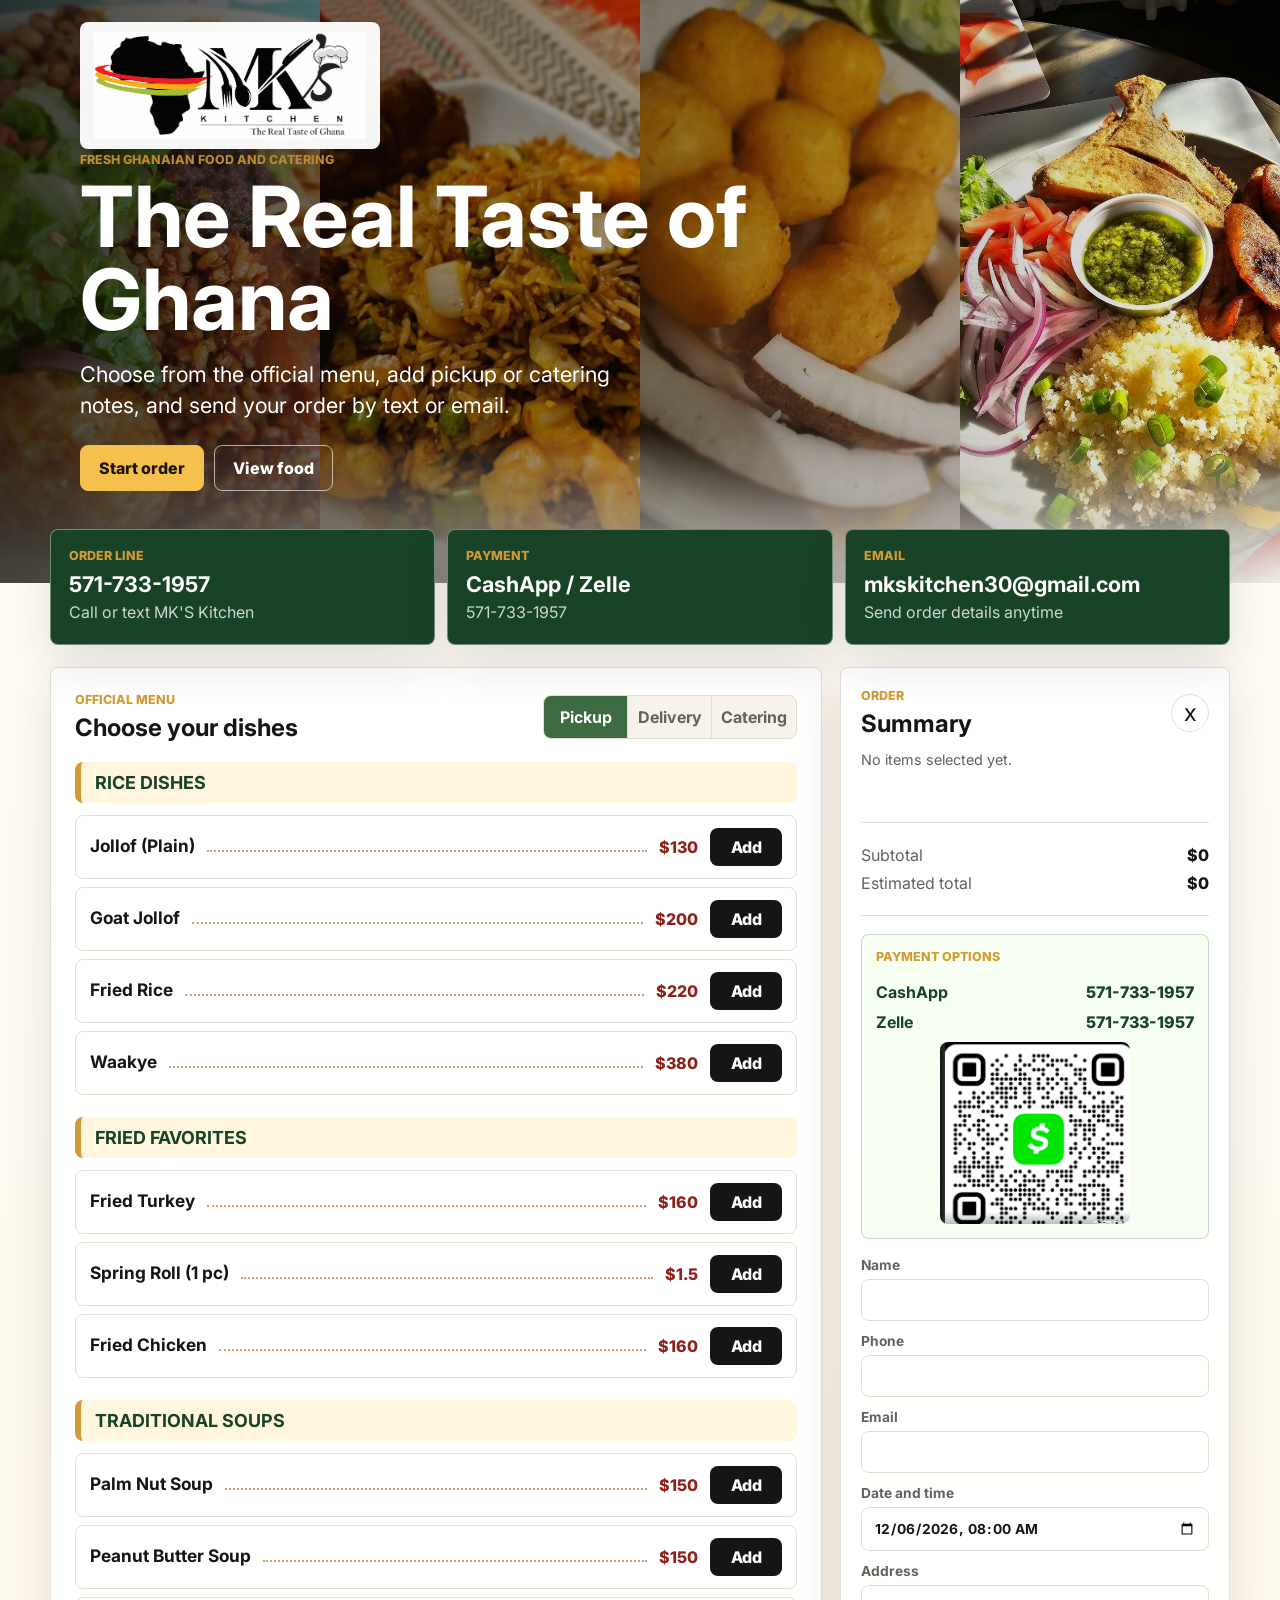
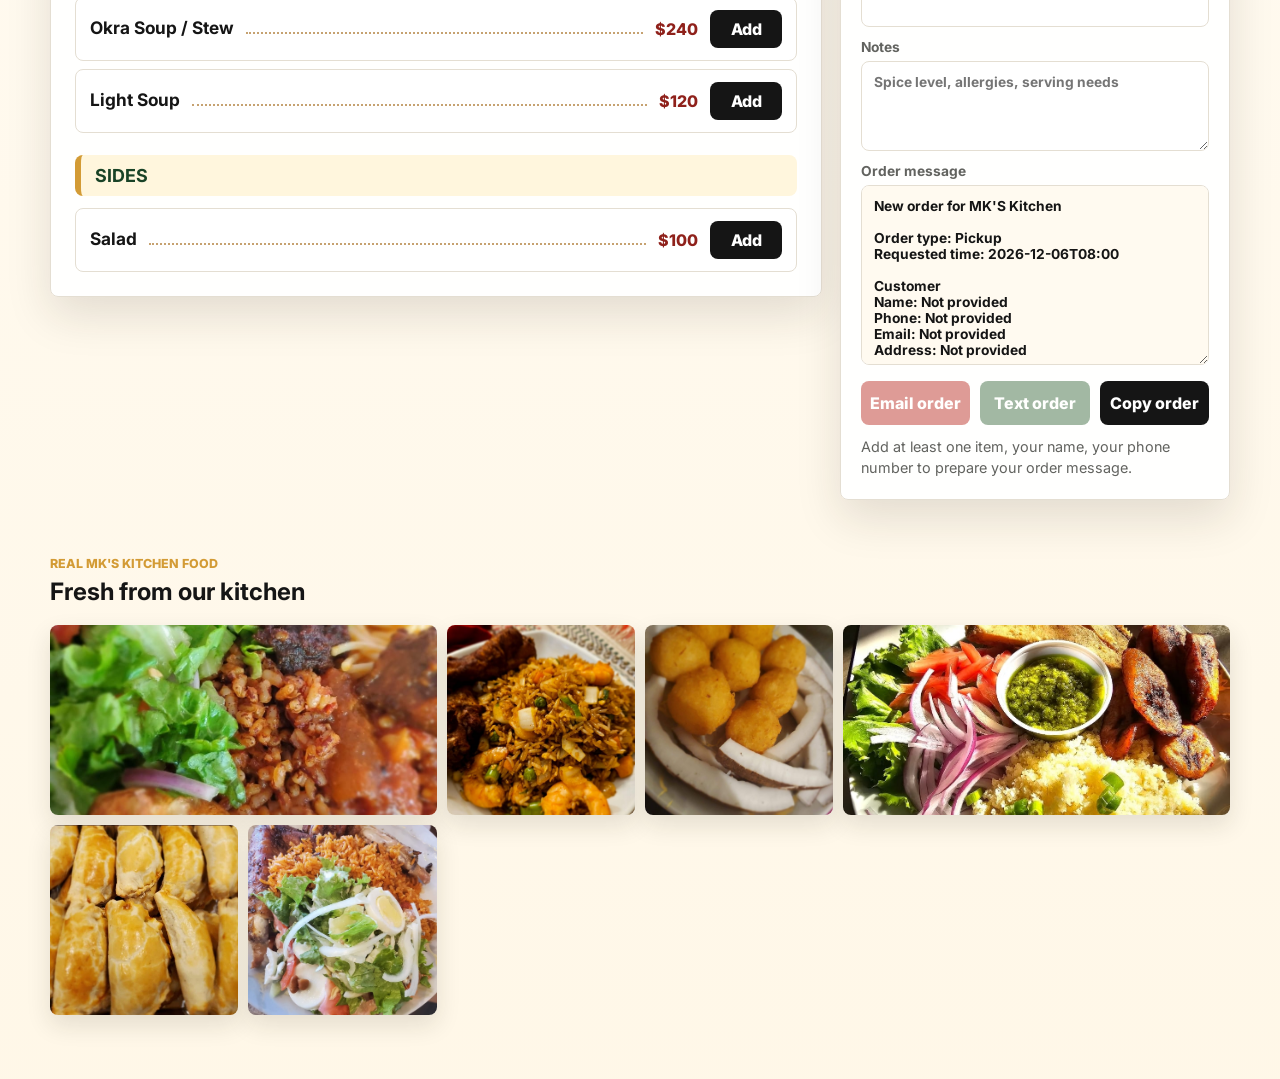
==== commit 7cd67faa: "Fix mobile header and display contact info" ====
--- a/index.html
+++ b/index.html
@@ -22,8 +22,8 @@
           <img src="assets/mk-menu/food-fried-rice.jpg" alt="" />
         </div>
         <div class="hero__shade"></div>
+        <img class="site-logo" src="assets/mk-kitchen-logo-cropped.png" alt="MK'S Kitchen - The Real Taste of Ghana" />
         <div class="hero__content">
-          <img class="hero-logo" src="assets/mk-kitchen-logo.jpg" alt="MK'S Kitchen - The Real Taste of Ghana" />
           <p class="eyebrow">Fresh Ghanaian food and catering</p>
           <h1>The Real Taste of Ghana</h1>
           <p class="hero__copy">Choose from the official menu, add pickup or catering notes, and send your order by text or email.</p>
@@ -47,7 +47,7 @@
         </div>
         <div>
           <p class="eyebrow">Email</p>
-          <strong>sbonsu03@gmail.com</strong>
+          <strong>mkskitchen30@gmail.com</strong>
           <span>Send order details anytime</span>
         </div>
       </section>
--- a/styles.css
+++ b/styles.css
@@ -71,16 +71,18 @@
   position: relative;
   width: min(1120px, calc(100% - 32px));
   margin: 0 auto;
-  padding: 58px 0 92px;
+  padding: 152px 0 92px;
   color: #ffffff;
 }
 
-.hero-logo {
+.site-logo {
+  position: absolute;
+  z-index: 2;
+  top: 22px;
+  left: max(16px, calc((100% - 1120px) / 2));
   display: block;
-  width: min(360px, 82vw);
+  width: min(300px, 42vw);
   height: auto;
-  max-height: 110px;
-  margin-bottom: 20px;
   padding: 10px 14px;
   border-radius: 8px;
   background: rgba(255, 255, 255, 0.96);
@@ -169,6 +171,23 @@
 
 .intro-band span {
   margin-top: 5px;
+  color: rgba(255, 255, 255, 0.78);
+}
+
+.intro-band a,
+.intro-band strong,
+.intro-band span {
+  color: inherit;
+  text-decoration: none;
+}
+
+.intro-band a[x-apple-data-detectors],
+.intro-band [x-apple-data-detectors] {
+  color: inherit !important;
+  text-decoration: none !important;
+}
+
+.intro-band span {
   color: rgba(255, 255, 255, 0.78);
 }
 
@@ -627,9 +646,10 @@
     padding-bottom: 94px;
   }
 
-  .hero-logo {
-    width: min(330px, 92vw);
-    max-height: 96px;
+  .site-logo {
+    top: 14px;
+    left: 16px;
+    width: min(260px, 70vw);
   }
 
   .intro-band {
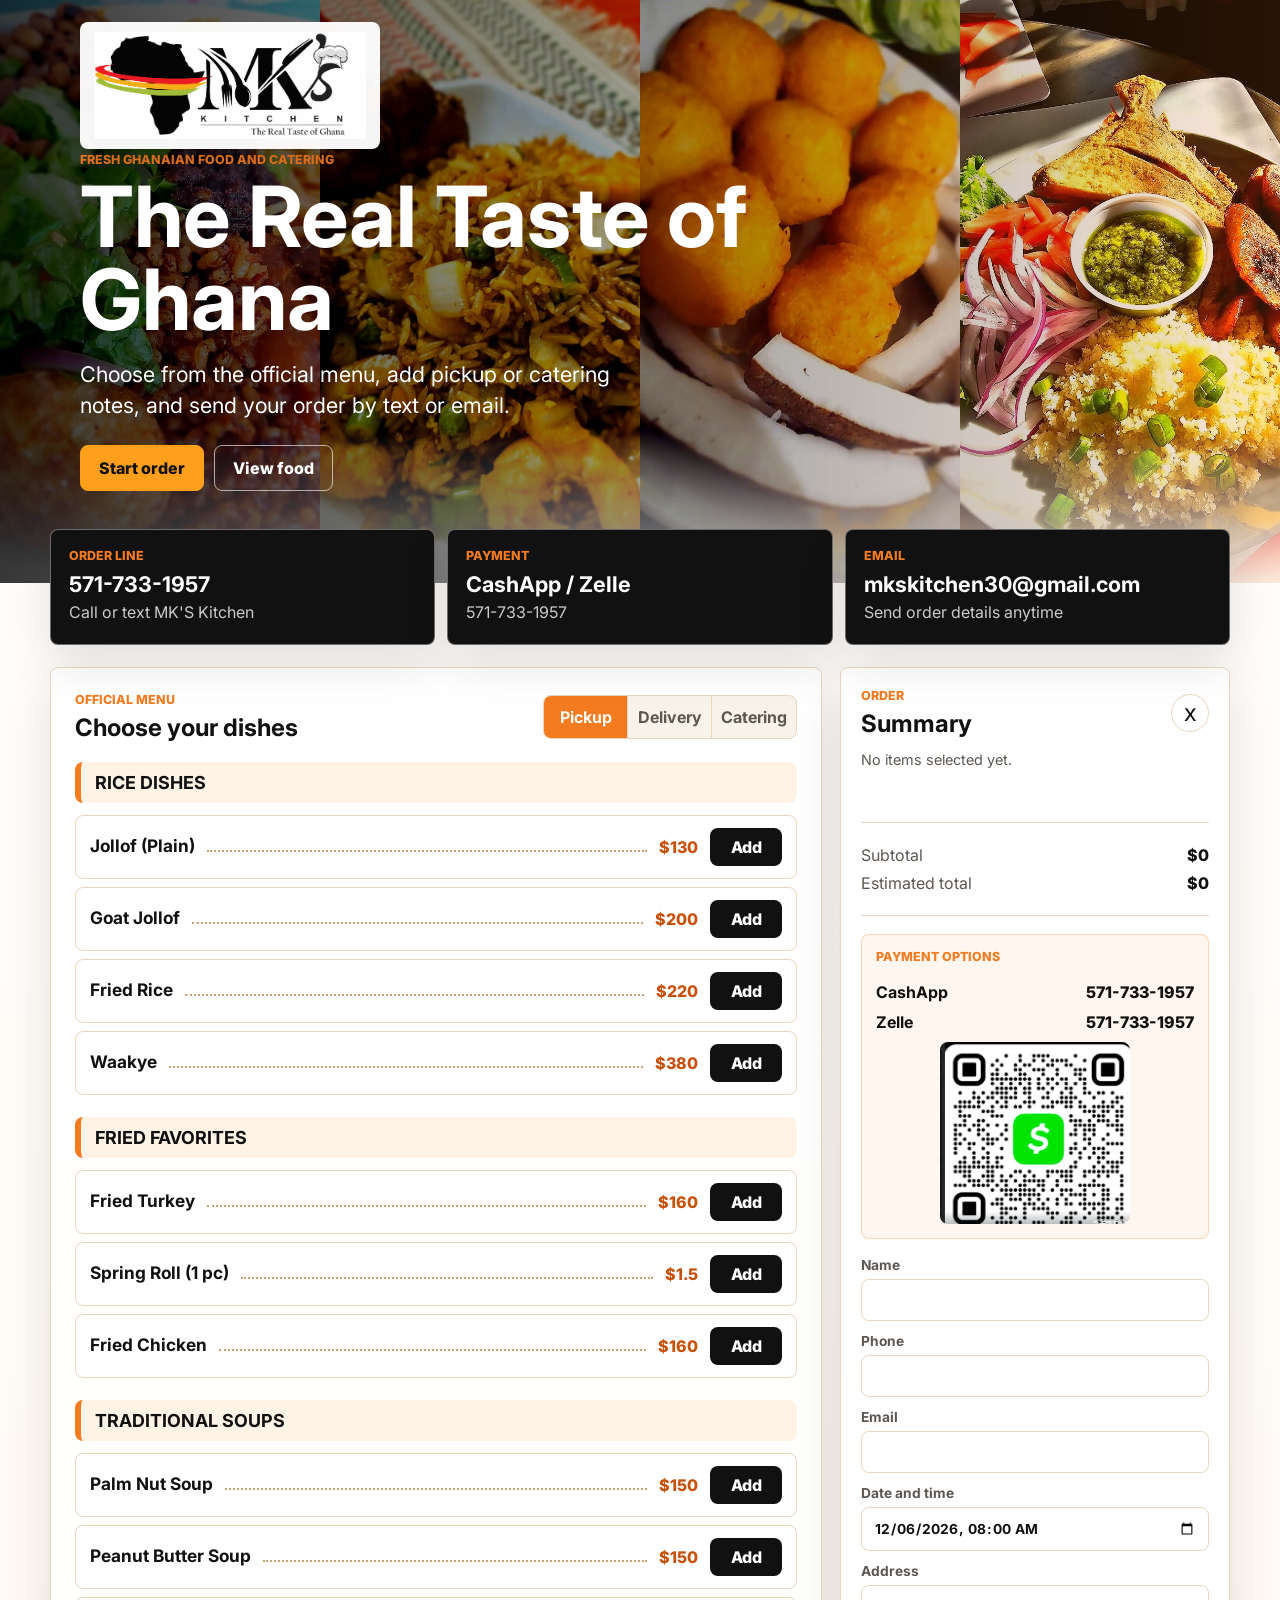
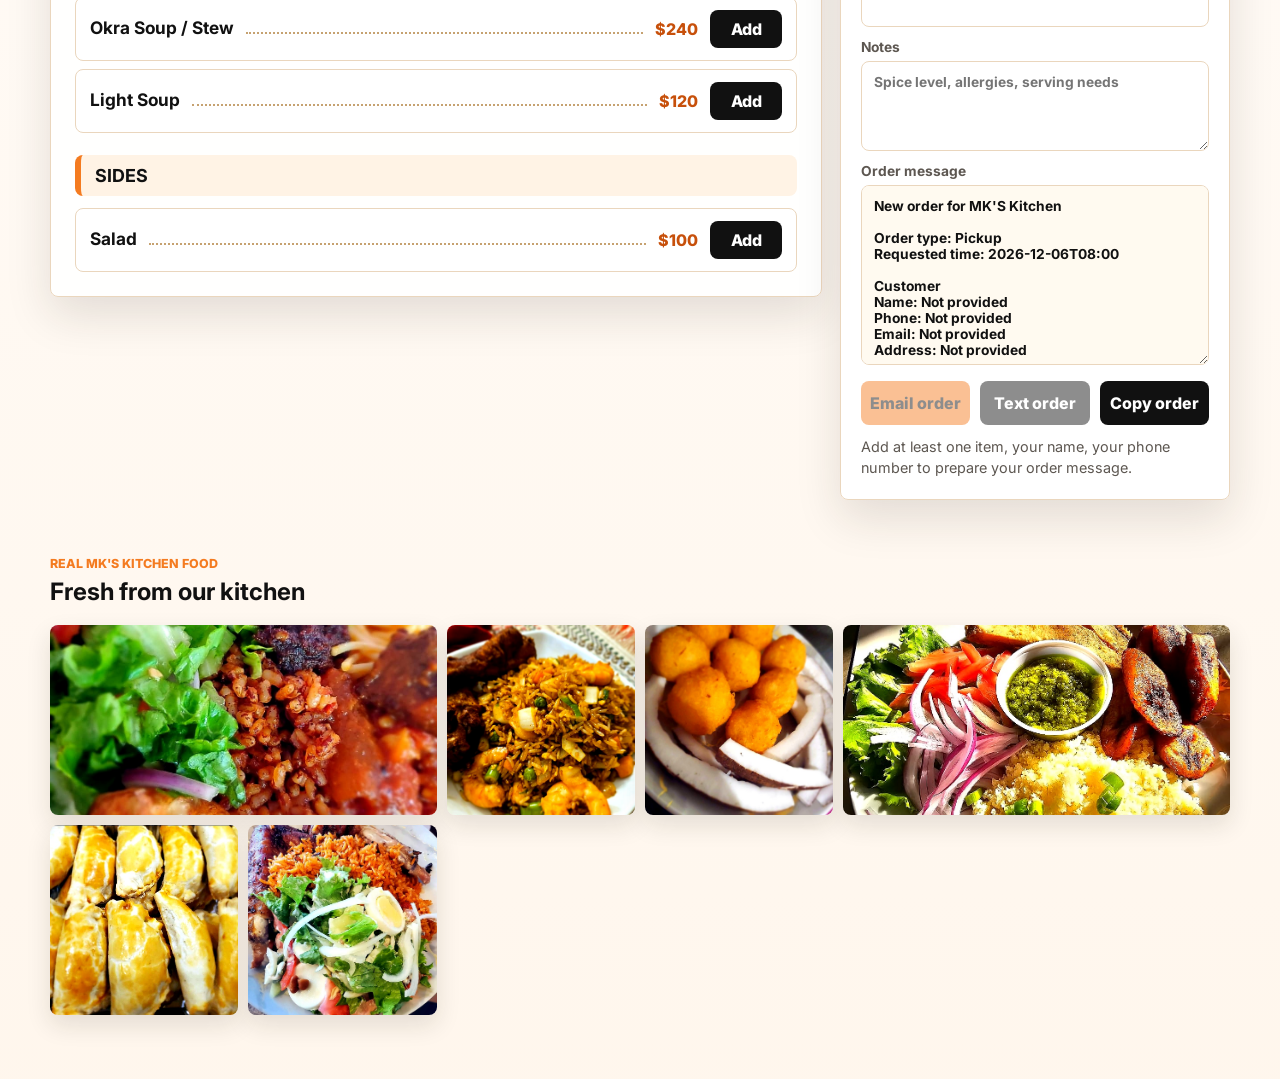
==== commit 0dab8ca9: "Apply orange theme and enrich food photos" ====
--- a/index.html
+++ b/index.html
@@ -16,10 +16,10 @@
     <main class="app-shell">
       <section class="hero" aria-label="MK'S Kitchen ordering">
         <div class="hero-gallery" aria-hidden="true">
-          <img src="assets/mk-menu/food-jollof.jpg" alt="" />
-          <img src="assets/mk-menu/food-waakye.jpg" alt="" />
-          <img src="assets/mk-menu/food-fried-yam.jpg" alt="" />
-          <img src="assets/mk-menu/food-fried-rice.jpg" alt="" />
+          <img src="assets/mk-menu/enriched/food-jollof.jpg" alt="" />
+          <img src="assets/mk-menu/enriched/food-waakye.jpg" alt="" />
+          <img src="assets/mk-menu/enriched/food-fried-yam.jpg" alt="" />
+          <img src="assets/mk-menu/enriched/food-fried-rice.jpg" alt="" />
         </div>
         <div class="hero__shade"></div>
         <img class="site-logo" src="assets/mk-kitchen-logo-cropped.png" alt="MK'S Kitchen - The Real Taste of Ghana" />
@@ -155,12 +155,12 @@
           </div>
         </div>
         <div class="food-gallery">
-          <img src="assets/mk-menu/food-jollof.jpg" alt="Jollof rice with chicken and salad" />
-          <img src="assets/mk-menu/food-waakye.jpg" alt="Waakye plate with egg, rice, beans, spaghetti, salad, and stew" />
-          <img src="assets/mk-menu/food-fried-yam.jpg" alt="Fried yam with fried pieces and green pepper sauce" />
-          <img src="assets/mk-menu/food-fried-rice.jpg" alt="Fried rice with shrimp and fried chicken" />
-          <img src="assets/mk-menu/food-rice-fish.jpg" alt="Rice and fried fish with avocado and onions" />
-          <img src="assets/mk-menu/food-coconut-balls.jpg" alt="Golden coconut snack balls" />
+          <img src="assets/mk-menu/enriched/food-jollof.jpg" alt="Jollof rice with chicken and salad" />
+          <img src="assets/mk-menu/enriched/food-waakye.jpg" alt="Waakye plate with egg, rice, beans, spaghetti, salad, and stew" />
+          <img src="assets/mk-menu/enriched/food-fried-yam.jpg" alt="Fried yam with fried pieces and green pepper sauce" />
+          <img src="assets/mk-menu/enriched/food-fried-rice.jpg" alt="Fried rice with shrimp and fried chicken" />
+          <img src="assets/mk-menu/enriched/food-rice-fish.jpg" alt="Rice and fried fish with avocado and onions" />
+          <img src="assets/mk-menu/enriched/food-coconut-balls.jpg" alt="Golden coconut snack balls" />
         </div>
       </section>
     </main>
--- a/styles.css
+++ b/styles.css
@@ -1,16 +1,16 @@
 :root {
   color-scheme: light;
-  --ink: #151515;
-  --muted: #62635f;
-  --paper: #fffdf8;
+  --ink: #111111;
+  --muted: #5d5751;
+  --paper: #ffffff;
   --surface: #ffffff;
-  --line: #e4ded2;
-  --accent: #bb2f26;
-  --accent-dark: #8f211b;
-  --leaf: #3d6b42;
-  --leaf-dark: #194326;
-  --gold: #d39b35;
-  --sun: #f6c04d;
+  --line: #ead6bd;
+  --accent: #f47b20;
+  --accent-dark: #c7500b;
+  --leaf: #111111;
+  --leaf-dark: #111111;
+  --gold: #f47b20;
+  --sun: #ff9f1c;
   --shadow: 0 18px 45px rgba(37, 30, 20, 0.13);
 }
 
@@ -21,7 +21,7 @@
 body {
   margin: 0;
   background:
-    linear-gradient(180deg, rgba(255, 253, 248, 0.96), rgba(255, 247, 231, 0.96)),
+    linear-gradient(180deg, rgba(255, 255, 255, 0.98), rgba(255, 246, 236, 0.96)),
     var(--paper);
   color: var(--ink);
   font-family: Inter, Arial, sans-serif;
@@ -63,8 +63,8 @@
   position: absolute;
   inset: 0;
   background:
-    linear-gradient(90deg, rgba(17, 12, 5, 0.78), rgba(17, 12, 5, 0.36) 48%, rgba(17, 12, 5, 0.08)),
-    linear-gradient(0deg, rgba(255, 253, 248, 1), rgba(255, 253, 248, 0) 26%);
+    linear-gradient(90deg, rgba(0, 0, 0, 0.78), rgba(0, 0, 0, 0.36) 52%, rgba(244, 123, 32, 0.16)),
+    linear-gradient(0deg, rgba(255, 255, 255, 1), rgba(255, 255, 255, 0) 26%);
 }
 
 .hero__content {
@@ -137,7 +137,7 @@
 .hero-button--primary {
   border-color: var(--sun);
   background: var(--sun);
-  color: #1d1506;
+  color: #111111;
 }
 
 .intro-band {
@@ -155,7 +155,7 @@
   padding: 18px;
   border: 1px solid rgba(255, 255, 255, 0.38);
   border-radius: 8px;
-  background: var(--leaf-dark);
+  background: #111111;
   color: #ffffff;
   box-shadow: var(--shadow);
 }
@@ -261,7 +261,7 @@
 }
 
 .segmented.is-active {
-  background: var(--leaf);
+  background: var(--accent);
   color: #ffffff;
 }
 
@@ -280,8 +280,8 @@
   padding: 10px 14px;
   border-left: 6px solid var(--gold);
   border-radius: 8px;
-  background: #fff6dd;
-  color: var(--leaf-dark);
+  background: #fff3e5;
+  color: #111111;
   font-size: 1.12rem;
   text-transform: uppercase;
 }
@@ -471,8 +471,8 @@
 
 .customer-form input:focus,
 .customer-form textarea:focus {
-  border-color: var(--leaf);
-  box-shadow: 0 0 0 3px rgba(61, 107, 66, 0.14);
+  border-color: var(--accent);
+  box-shadow: 0 0 0 3px rgba(244, 123, 32, 0.14);
 }
 
 .send-actions {
@@ -483,11 +483,12 @@
 }
 
 .send-button {
-  background: var(--leaf);
+  background: #111111;
 }
 
 .send-button--primary {
   background: var(--accent);
+  color: #111111;
 }
 
 .send-button--copy {
@@ -510,16 +511,16 @@
   gap: 10px;
   margin: 0 0 18px;
   padding: 14px;
-  border: 1px solid rgba(61, 107, 66, 0.24);
-  border-radius: 8px;
-  background: #f7fff3;
+  border: 1px solid rgba(244, 123, 32, 0.28);
+  border-radius: 8px;
+  background: #fff7ef;
 }
 
 .payment-panel div {
   display: flex;
   justify-content: space-between;
   gap: 12px;
-  color: var(--leaf-dark);
+  color: #111111;
 }
 
 .payment-panel span {
@@ -565,8 +566,8 @@
   place-items: center;
   padding: 24px;
   background:
-    linear-gradient(rgba(255, 253, 248, 0.82), rgba(255, 253, 248, 0.92)),
-    url("assets/ghana-local-food-hero.png") center / cover;
+    linear-gradient(rgba(255, 255, 255, 0.82), rgba(255, 246, 236, 0.92)),
+    url("assets/mk-menu/enriched/food-jollof.jpg") center / cover;
 }
 
 .success-panel {
@@ -638,8 +639,8 @@
 
   .hero__shade {
     background:
-      linear-gradient(0deg, rgba(11, 9, 5, 0.76), rgba(11, 9, 5, 0.18) 58%, rgba(11, 9, 5, 0.05)),
-      linear-gradient(0deg, rgba(255, 253, 248, 1), rgba(255, 253, 248, 0) 22%);
+      linear-gradient(0deg, rgba(0, 0, 0, 0.78), rgba(0, 0, 0, 0.22) 58%, rgba(244, 123, 32, 0.1)),
+      linear-gradient(0deg, rgba(255, 255, 255, 1), rgba(255, 255, 255, 0) 22%);
   }
 
   .hero__content {
